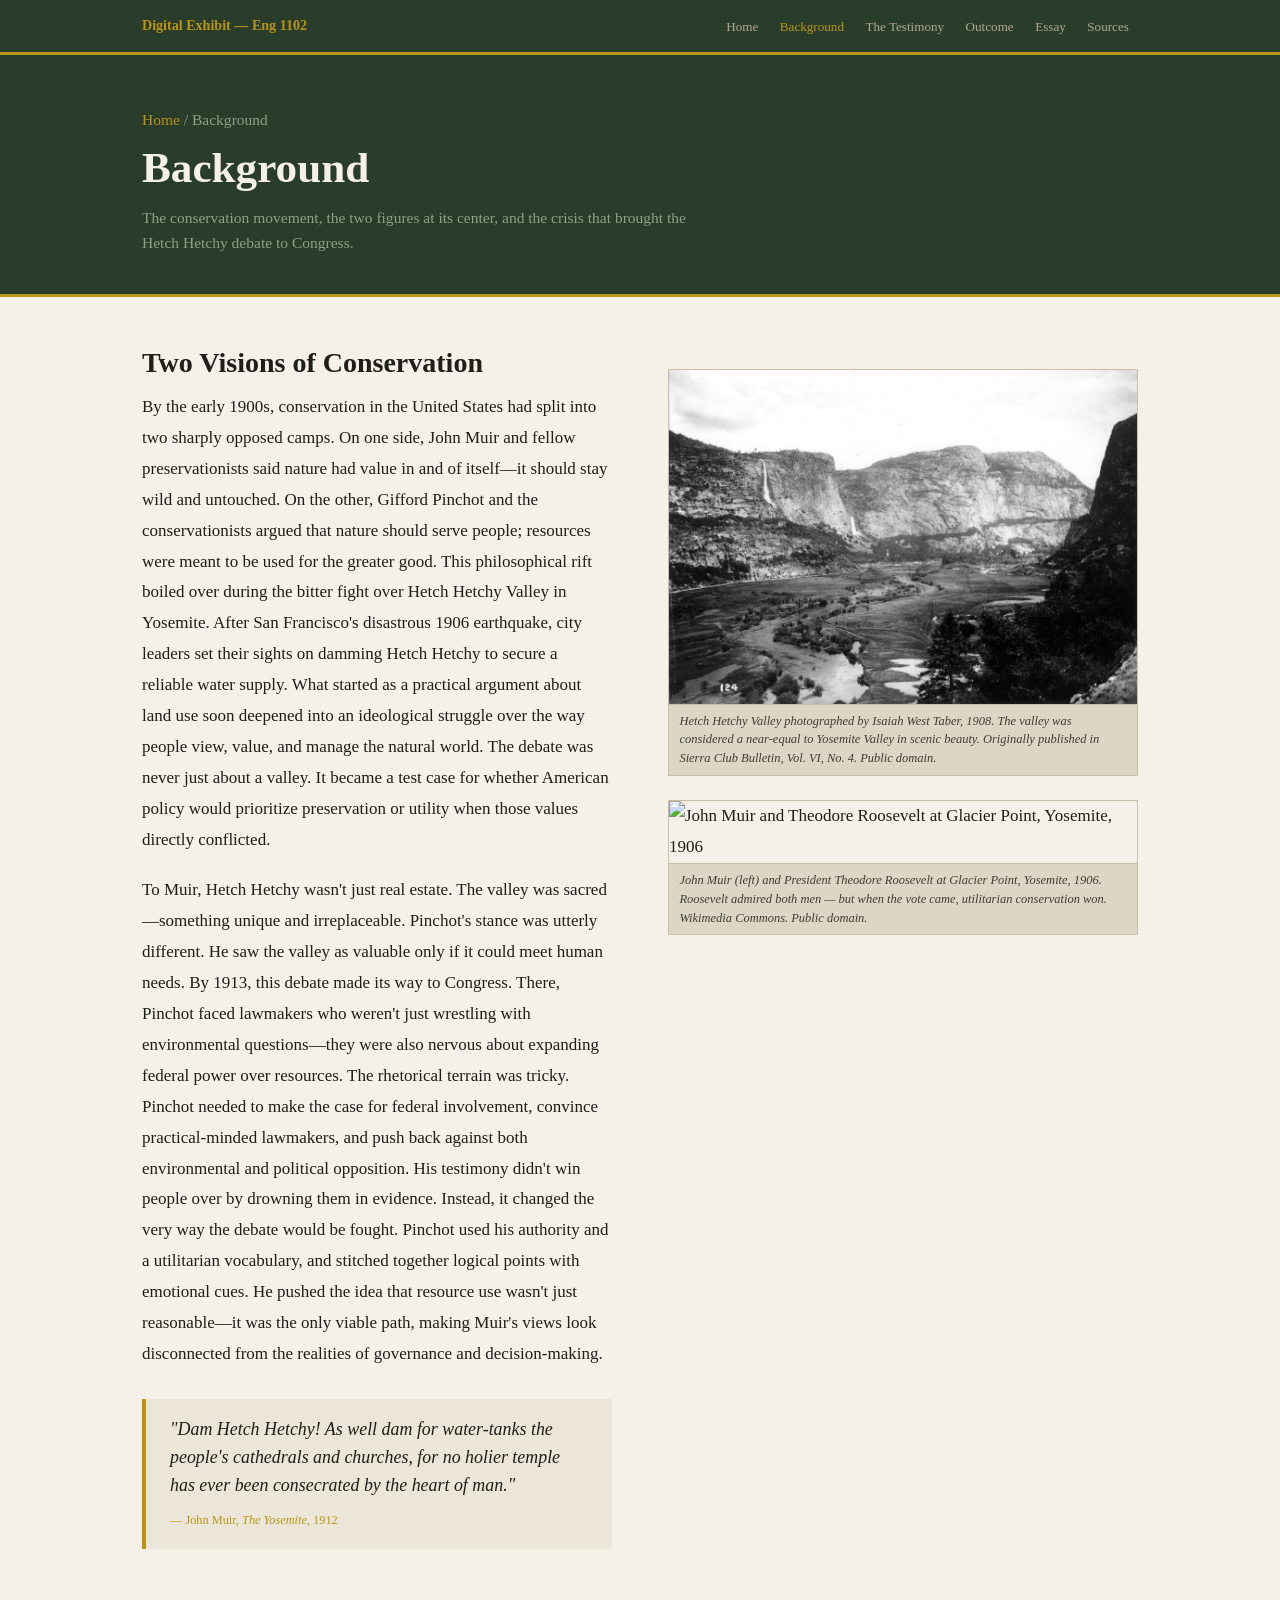
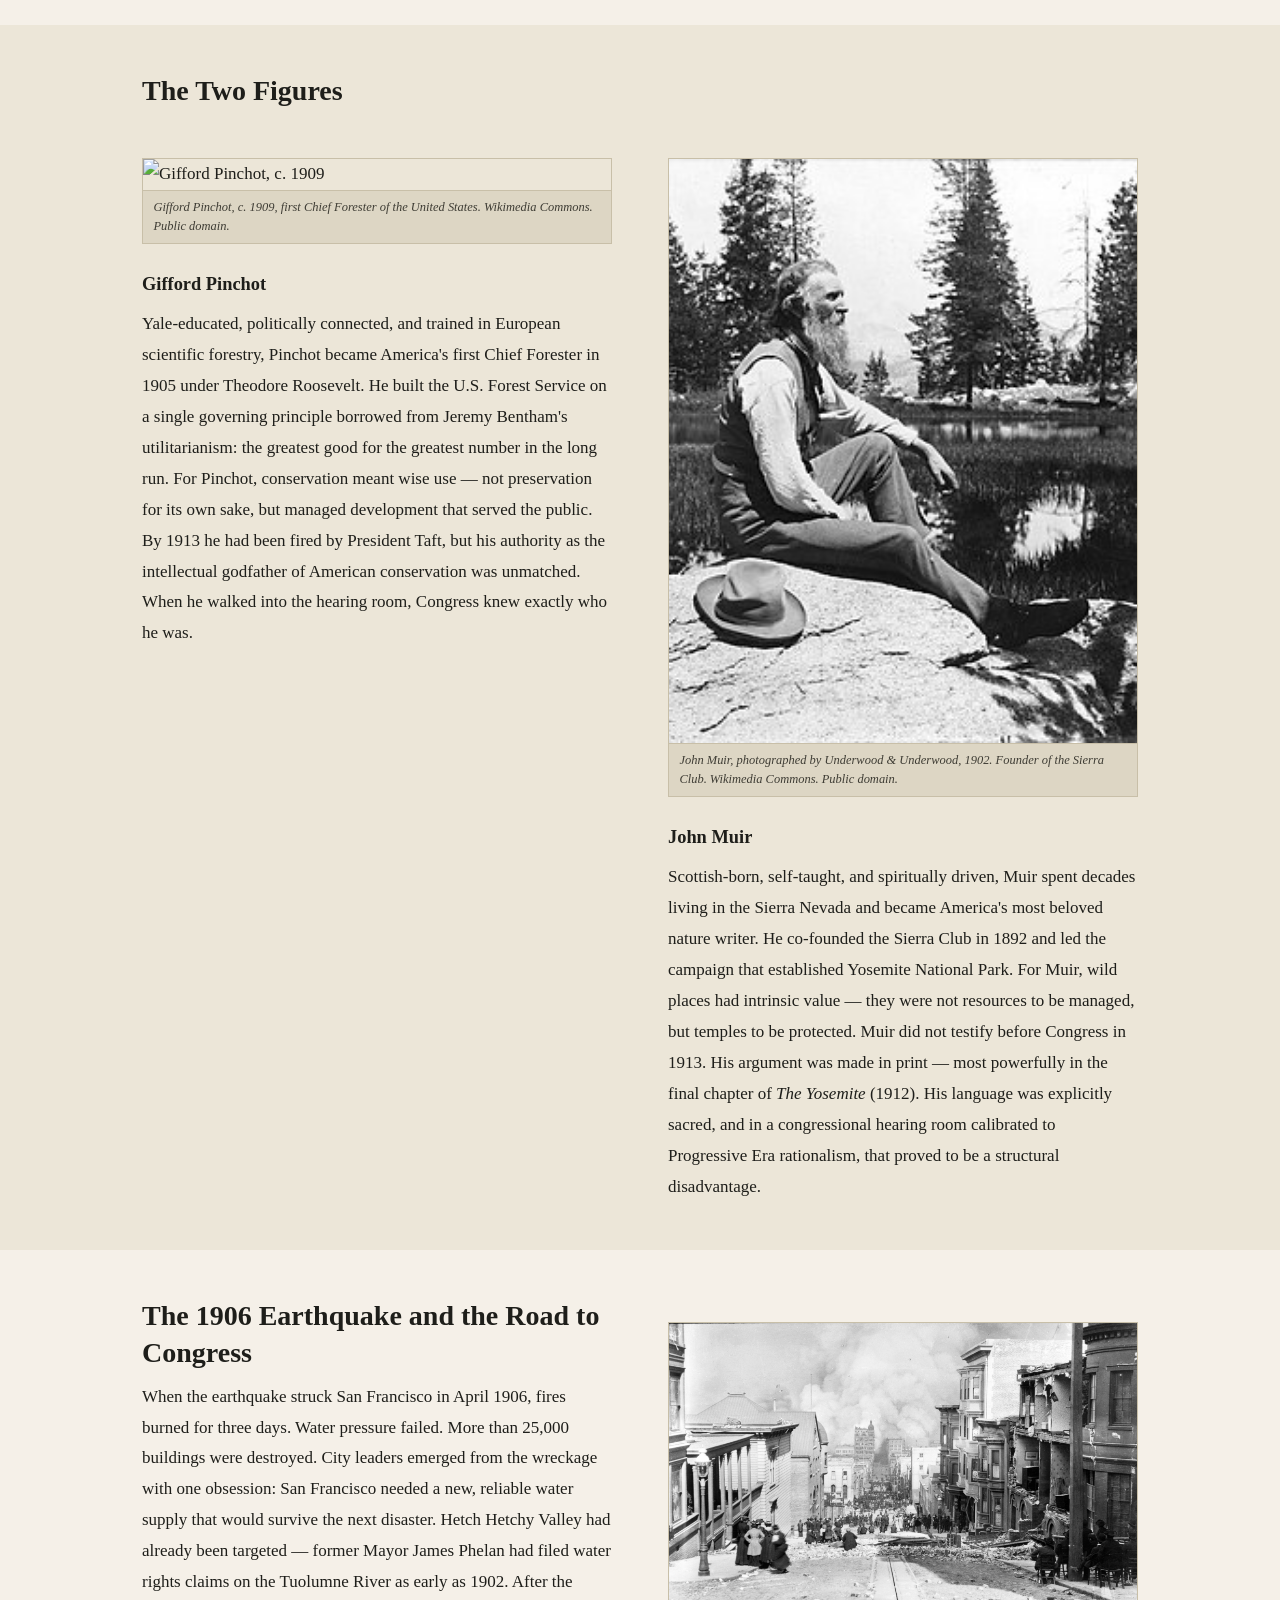
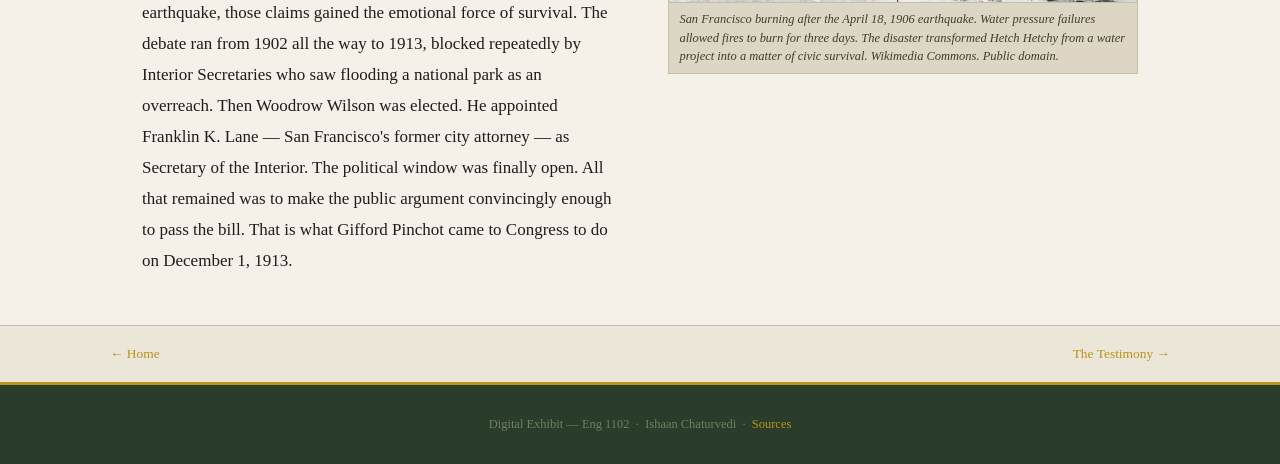
==== background.html @ 3c06104a "Update background.html" ====
<!DOCTYPE html>
<html lang="en">
<head>
<meta charset="UTF-8">
<meta name="viewport" content="width=device-width, initial-scale=1.0">
<title>Background | Digital Exhibit — Eng 1102</title>
<link href="https://fonts.googleapis.com/css2?family=EB+Garamond:ital,wght@0,400;0,600;1,400&display=swap" rel="stylesheet">
<link rel="stylesheet" href="style.css">
</head>
<body>

<nav class="site-nav">
  <div class="nav-inner">
    <span class="nav-brand">Digital Exhibit — Eng 1102</span>
    <button class="nav-toggle">☰</button>
    <ul class="nav-links">
      <li><a href="index.html">Home</a></li>
      <li><a href="background.html" class="active">Background</a></li>
      <li><a href="testimony.html">The Testimony</a></li>
      <li><a href="outcome.html">Outcome</a></li>
      <li><a href="essay.html">Essay</a></li>
      <li><a href="sources.html">Sources</a></li>
    </ul>
  </div>
</nav>

<div class="page-hdr">
  <div class="container">
    <p class="breadcrumb"><a href="index.html">Home</a> / Background</p>
    <h1>Background</h1>
    <p>The conservation movement, the two figures at its center, and the crisis that brought the Hetch Hetchy debate to Congress.</p>
  </div>
</div>

<!-- SECTION 1: TWO CAMPS -->
<div class="sec">
  <div class="container">
    <div class="two-col">
      <div>
        <h2>Two Visions of Conservation</h2>
        <p>By the early 1900s, conservation in the United States had split into two sharply opposed camps. On one side, John Muir and fellow preservationists said nature had value in and of itself—it should stay wild and untouched. On the other, Gifford Pinchot and the conservationists argued that nature should serve people; resources were meant to be used for the greater good. This philosophical rift boiled over during the bitter fight over Hetch Hetchy Valley in Yosemite. After San Francisco's disastrous 1906 earthquake, city leaders set their sights on damming Hetch Hetchy to secure a reliable water supply. What started as a practical argument about land use soon deepened into an ideological struggle over the way people view, value, and manage the natural world. The debate was never just about a valley. It became a test case for whether American policy would prioritize preservation or utility when those values directly conflicted.</p>
        <p>To Muir, Hetch Hetchy wasn't just real estate. The valley was sacred—something unique and irreplaceable. Pinchot's stance was utterly different. He saw the valley as valuable only if it could meet human needs. By 1913, this debate made its way to Congress. There, Pinchot faced lawmakers who weren't just wrestling with environmental questions—they were also nervous about expanding federal power over resources. The rhetorical terrain was tricky. Pinchot needed to make the case for federal involvement, convince practical-minded lawmakers, and push back against both environmental and political opposition. His testimony didn't win people over by drowning them in evidence. Instead, it changed the very way the debate would be fought. Pinchot used his authority and a utilitarian vocabulary, and stitched together logical points with emotional cues. He pushed the idea that resource use wasn't just reasonable—it was the only viable path, making Muir's views look disconnected from the realities of governance and decision-making.</p>
        <div class="pq">
          <p>"Dam Hetch Hetchy! As well dam for water-tanks the people's cathedrals and churches, for no holier temple has ever been consecrated by the heart of man."</p>
          <cite>— John Muir, <em>The Yosemite</em>, 1912</cite>
        </div>
      </div>
      <div>
        <figure class="fig">
          <img src="Hetch_Hetchy_Valley_before.jpg" alt="Hetch Hetchy Valley before the dam, 1908">
          <figcaption>Hetch Hetchy Valley photographed by Isaiah West Taber, 1908. The valley was considered a near-equal to Yosemite Valley in scenic beauty. Originally published in <em>Sierra Club Bulletin</em>, Vol. VI, No. 4. Public domain.</figcaption>
        </figure>
        <figure class="fig" style="margin-top:1.5rem;">
          <img src="Muir-and-Roosevelt-at-Yosemite" alt="John Muir and Theodore Roosevelt at Glacier Point, Yosemite, 1906">
          <figcaption>John Muir (left) and President Theodore Roosevelt at Glacier Point, Yosemite, 1906. Roosevelt admired both men — but when the vote came, utilitarian conservation won. Wikimedia Commons. Public domain.</figcaption>
        </figure>
      </div>
    </div>
  </div>
</div>

<!-- SECTION 2: TWO FIGURES -->
<div class="sec alt">
  <div class="container">
    <h2>The Two Figures</h2>
    <div class="two-col" style="margin-top:1.5rem;">
      <div>
        <figure class="fig">
          <img src="PINCHOT__GIFFORD__GOVERNOR_LCCN2016862142_Crop" alt="Gifford Pinchot, c. 1909">
          <figcaption>Gifford Pinchot, c. 1909, first Chief Forester of the United States. Wikimedia Commons. Public domain.</figcaption>
        </figure>
        <h3 style="margin-top:1.2rem;">Gifford Pinchot</h3>
        <p>Yale-educated, politically connected, and trained in European scientific forestry, Pinchot became America's first Chief Forester in 1905 under Theodore Roosevelt. He built the U.S. Forest Service on a single governing principle borrowed from Jeremy Bentham's utilitarianism: the greatest good for the greatest number in the long run. For Pinchot, conservation meant wise use — not preservation for its own sake, but managed development that served the public. By 1913 he had been fired by President Taft, but his authority as the intellectual godfather of American conservation was unmatched. When he walked into the hearing room, Congress knew exactly who he was.</p>
      </div>
      <div>
        <figure class="fig">
          <img src="John_Muir_c1902.jpg" alt="John Muir, 1902">
          <figcaption>John Muir, photographed by Underwood &amp; Underwood, 1902. Founder of the Sierra Club. Wikimedia Commons. Public domain.</figcaption>
        </figure>
        <h3 style="margin-top:1.2rem;">John Muir</h3>
        <p>Scottish-born, self-taught, and spiritually driven, Muir spent decades living in the Sierra Nevada and became America's most beloved nature writer. He co-founded the Sierra Club in 1892 and led the campaign that established Yosemite National Park. For Muir, wild places had intrinsic value — they were not resources to be managed, but temples to be protected. Muir did not testify before Congress in 1913. His argument was made in print — most powerfully in the final chapter of <em>The Yosemite</em> (1912). His language was explicitly sacred, and in a congressional hearing room calibrated to Progressive Era rationalism, that proved to be a structural disadvantage.</p>
      </div>
    </div>
  </div>
</div>

<!-- SECTION 3: 1906 -->
<div class="sec">
  <div class="container">
    <div class="two-col">
      <div>
        <h2>The 1906 Earthquake and the Road to Congress</h2>
        <p>When the earthquake struck San Francisco in April 1906, fires burned for three days. Water pressure failed. More than 25,000 buildings were destroyed. City leaders emerged from the wreckage with one obsession: San Francisco needed a new, reliable water supply that would survive the next disaster. Hetch Hetchy Valley had already been targeted — former Mayor James Phelan had filed water rights claims on the Tuolumne River as early as 1902. After the earthquake, those claims gained the emotional force of survival. The debate ran from 1902 all the way to 1913, blocked repeatedly by Interior Secretaries who saw flooding a national park as an overreach. Then Woodrow Wilson was elected. He appointed Franklin K. Lane — San Francisco's former city attorney — as Secretary of the Interior. The political window was finally open. All that remained was to make the public argument convincingly enough to pass the bill. That is what Gifford Pinchot came to Congress to do on December 1, 1913.</p>
      </div>
      <div>
        <figure class="fig">
          <img src="San_Francisco_Fire_Sacramento_Street_1906-04-18.jpg" alt="San Francisco burning after the 1906 earthquake">
          <figcaption>San Francisco burning after the April 18, 1906 earthquake. Water pressure failures allowed fires to burn for three days. The disaster transformed Hetch Hetchy from a water project into a matter of civic survival. Wikimedia Commons. Public domain.</figcaption>
        </figure>
      </div>
    </div>
  </div>
</div>

<div class="page-nav">
  <div class="inner">
    <a href="index.html">← Home</a>
    <a href="testimony.html">The Testimony →</a>
  </div>
</div>

<footer class="site-footer">
  <div class="container">
    <p>Digital Exhibit — Eng 1102 &nbsp;·&nbsp; Ishaan Chaturvedi &nbsp;·&nbsp; <a href="sources.html">Sources</a></p>
  </div>
</footer>
<script src="nav.js"></script>
</body>
</html>
---- style.css ----
*, *::before, *::after { box-sizing: border-box; margin: 0; padding: 0; }
html { scroll-behavior: smooth; }
img { max-width: 100%; height: auto; display: block; }
a { color: inherit; text-decoration: none; }

:root {
  --beige:      #f5f0e8;
  --beige-dark: #ece6d8;
  --beige-mid:  #ddd6c4;
  --ink:        #1e1e1a;
  --ink-soft:   #3e3c34;
  --green:      #2a3d2a;
  --green-lt:   #3d5c3d;
  --gold:       #b8941a;
  --rule:       #c8bfa8;
  --white:      #fdfaf4;
}

body {
  font-family: Georgia, 'Times New Roman', serif;
  font-size: 17px;
  line-height: 1.82;
  color: var(--ink);
  background: var(--beige);
}

h1 { font-size: clamp(1.8rem, 4vw, 2.7rem); font-weight: bold; line-height: 1.2; margin-bottom: 0.75rem; }
h2 { font-size: clamp(1.3rem, 2.5vw, 1.75rem); font-weight: bold; line-height: 1.3; margin-bottom: 0.65rem; }
h3 { font-size: 1.15rem; font-weight: bold; margin-bottom: 0.5rem; }
p  { margin-bottom: 1.2rem; }
p:last-child { margin-bottom: 0; }

.container { max-width: 1060px; margin: 0 auto; padding: 0 2rem; }

/* NAV */
.site-nav {
  background: var(--green);
  border-bottom: 3px solid var(--gold);
  position: sticky; top: 0; z-index: 100;
}
.nav-inner {
  max-width: 1060px; margin: 0 auto;
  display: flex; align-items: center; justify-content: space-between;
  padding: 0 2rem; height: 52px;
}
.nav-brand { font-size: 0.88rem; font-weight: bold; color: var(--gold); }
.nav-links { list-style: none; display: flex; gap: 0.2rem; }
.nav-links a { font-size: 0.82rem; color: #b0a890; padding: 0.35em 0.7em; transition: color 0.15s; }
.nav-links a:hover, .nav-links a.active { color: var(--gold); }
.nav-toggle { display: none; background: none; border: none; color: #b0a890; font-size: 1.2rem; cursor: pointer; }

/* HERO */
.hero { background: var(--green); padding: 4.5rem 2rem 3.5rem; border-bottom: 3px solid var(--gold); }
.hero h1 { color: var(--beige); }
.hero .sub { font-size: 1rem; color: #90a088; max-width: 580px; line-height: 1.65; margin-top: 0.6rem; }
.hero .byline { font-size: 0.82rem; color: #708068; margin-top: 1.4rem; font-style: italic; }

/* PAGE HEADER */
.page-hdr { background: var(--green); padding: 2.8rem 2rem 2.4rem; border-bottom: 3px solid var(--gold); }
.page-hdr h1 { color: var(--beige); }
.page-hdr p { color: #90a088; font-size: 0.97rem; max-width: 560px; margin-top: 0.5rem; line-height: 1.6; }
.breadcrumb { font-size: 0.78rem; color: #607060; margin-bottom: 0.6rem; }
.breadcrumb a { color: var(--gold); }

/* SECTIONS */
.sec { padding: 3rem 2rem; }
.sec.alt { background: var(--beige-dark); }
.sec.dark { background: var(--green); color: var(--beige); }
.sec.dark h2, .sec.dark h3 { color: var(--beige); }
.sec.dark p { color: #c0c8b4; }

/* TWO COLUMN */
.two-col { display: grid; grid-template-columns: 1fr 1fr; gap: 3.5rem; align-items: start; }

/* HOME CARDS */
.cards { display: grid; grid-template-columns: repeat(2, 1fr); gap: 1px; background: var(--rule); border: 1px solid var(--rule); margin-top: 2.2rem; }
.card { background: var(--beige); padding: 1.5rem 1.7rem; display: flex; flex-direction: column; gap: 0.35rem; border-top: 3px solid transparent; transition: background 0.15s, border-color 0.15s; }
.card:hover { background: var(--white); border-top-color: var(--gold); }
.card .num { font-size: 0.72rem; color: var(--gold); }
.card .ttl { font-size: 1rem; font-weight: bold; }
.card .dsc { font-size: 0.84rem; color: var(--ink-soft); line-height: 1.5; }

/* FIGURES / IMAGES */
.fig { margin: 1.5rem 0; }
.fig img { width: 100%; border: 1px solid var(--rule); }
.fig figcaption { font-size: 0.78rem; color: var(--ink-soft); padding: 0.45rem 0.65rem; background: var(--beige-mid); border: 1px solid var(--rule); border-top: none; font-style: italic; line-height: 1.5; }
.fig a { color: var(--green); text-decoration: underline; }

/* PULL QUOTE */
.pq { border-left: 4px solid var(--gold); padding: 1.1rem 1.5rem; background: var(--beige-dark); margin: 1.8rem 0; }
.pq p { font-size: 1.12rem; font-style: italic; line-height: 1.55; margin: 0; }
.pq cite { display: block; margin-top: 0.55rem; font-size: 0.77rem; color: var(--gold); font-style: normal; }

/* TRANSCRIPT */
.transcript { border: 1px solid var(--rule); border-top: 3px solid var(--gold); background: var(--white); margin: 2rem 0; }
.tr-label { background: var(--green); padding: 0.55rem 1.2rem; font-size: 0.78rem; color: var(--gold); }
.tr-row { display: grid; grid-template-columns: 95px 1fr; border-bottom: 1px solid var(--beige-mid); }
.tr-row:last-child { border-bottom: none; }
.tr-sp { padding: 0.85rem 0.7rem 0.85rem 1.2rem; border-right: 1px solid var(--beige-mid); font-size: 0.73rem; font-weight: bold; color: var(--green); line-height: 1.3; }
.tr-txt { padding: 0.85rem 1.2rem; font-size: 0.94rem; line-height: 1.78; }
.tr-txt .hl { background: rgba(184,148,26,0.16); border-bottom: 2px solid var(--gold); padding: 0 1px; }
.tr-src { padding: 0.4rem 1.2rem; font-size: 0.72rem; color: #888; background: var(--beige-mid); border-top: 1px solid var(--rule); font-style: italic; }

/* ANALYSIS */
.analysis { border-left: 4px solid var(--green); padding: 1.1rem 1.5rem; background: var(--beige-dark); margin: 1.5rem 0; }
.analysis h4 { font-size: 0.84rem; color: var(--green-lt); margin-bottom: 0.45rem; font-style: italic; }
.analysis p { font-size: 0.92rem; color: var(--ink-soft); }

/* VOTE */
.vote { display: flex; gap: 1px; background: var(--rule); border: 1px solid var(--rule); margin: 1.8rem 0; }
.vote-b { flex: 1; padding: 1.4rem 1rem; text-align: center; background: var(--white); }
.vote-b .n { font-size: 2.4rem; font-weight: bold; display: block; line-height: 1; }
.vote-b .l { font-size: 0.78rem; color: var(--ink-soft); margin-top: 0.25rem; }
.vote-b.yes .n { color: var(--green); }
.vote-b.no  .n { color: #7a2a1a; }
.vote-b.abs .n { color: #888; }

/* TIMELINE */
.timeline { position: relative; padding-left: 1.4rem; margin-top: 1.8rem; }
.timeline::before { content: ''; position: absolute; left: 0; top: 0; bottom: 0; width: 2px; background: linear-gradient(to bottom, var(--gold), rgba(184,148,26,0.1)); }
.tl { position: relative; padding: 0 0 2rem 1.6rem; opacity: 0; transform: translateX(-8px); transition: opacity 0.5s, transform 0.5s; }
.tl.vis { opacity: 1; transform: translateX(0); }
.tl::before { content: ''; position: absolute; left: -5px; top: 7px; width: 11px; height: 11px; border-radius: 50%; background: var(--gold); border: 2px solid var(--beige); }
.tl-yr { font-size: 0.78rem; color: var(--gold); font-weight: bold; margin-bottom: 0.2rem; }
.tl h3 { font-size: 1.02rem; margin-bottom: 0.3rem; }
.tl p  { font-size: 0.88rem; max-width: 560px; color: var(--ink-soft); }

/* ESSAY */
.essay-wrap { max-width: 700px; margin: 0 auto; }
.essay-wrap p { font-size: 1rem; line-height: 1.88; text-indent: 2em; margin-bottom: 0; }
.essay-wrap p + p { margin-top: 0; }
.essay-wrap p:first-of-type { text-indent: 0; }

/* SOURCES */
.source-item { padding: 0.9rem 0; border-bottom: 1px solid var(--rule); }
.source-item:last-child { border-bottom: none; }
.stag { display: inline-block; font-size: 0.7rem; padding: 0.12em 0.45em; margin-bottom: 0.25rem; border: 1px solid var(--gold); color: var(--gold); }
.source-item p { font-size: 0.86rem; line-height: 1.6; }
.source-item a { color: var(--green); text-decoration: underline; }

/* PAGE NAV */
.page-nav { background: var(--beige-dark); border-top: 1px solid var(--rule); padding: 1rem 2rem; }
.page-nav .inner { max-width: 1060px; margin: 0 auto; display: flex; justify-content: space-between; }
.page-nav a { font-size: 0.84rem; color: var(--gold); }
.page-nav a:hover { text-decoration: underline; }

/* FOOTER */
.site-footer { background: var(--green); border-top: 3px solid var(--gold); padding: 1.8rem 2rem; text-align: center; }
.site-footer p { font-size: 0.78rem; color: #708060; margin: 0; line-height: 1.7; }
.site-footer a { color: var(--gold); }

@media (max-width: 780px) {
  .two-col { grid-template-columns: 1fr; gap: 2rem; }
  .cards { grid-template-columns: 1fr; }
}
@media (max-width: 600px) {
  .nav-links { display: none; flex-direction: column; position: absolute; top: 52px; left: 0; right: 0; background: var(--green); padding: 1rem; border-bottom: 2px solid var(--gold); }
  .nav-links.open { display: flex; }
  .nav-toggle { display: block; }
  .tr-row { grid-template-columns: 1fr; }
  .tr-sp { border-right: none; border-bottom: 1px solid var(--beige-mid); }
  .vote { flex-direction: column; }
}
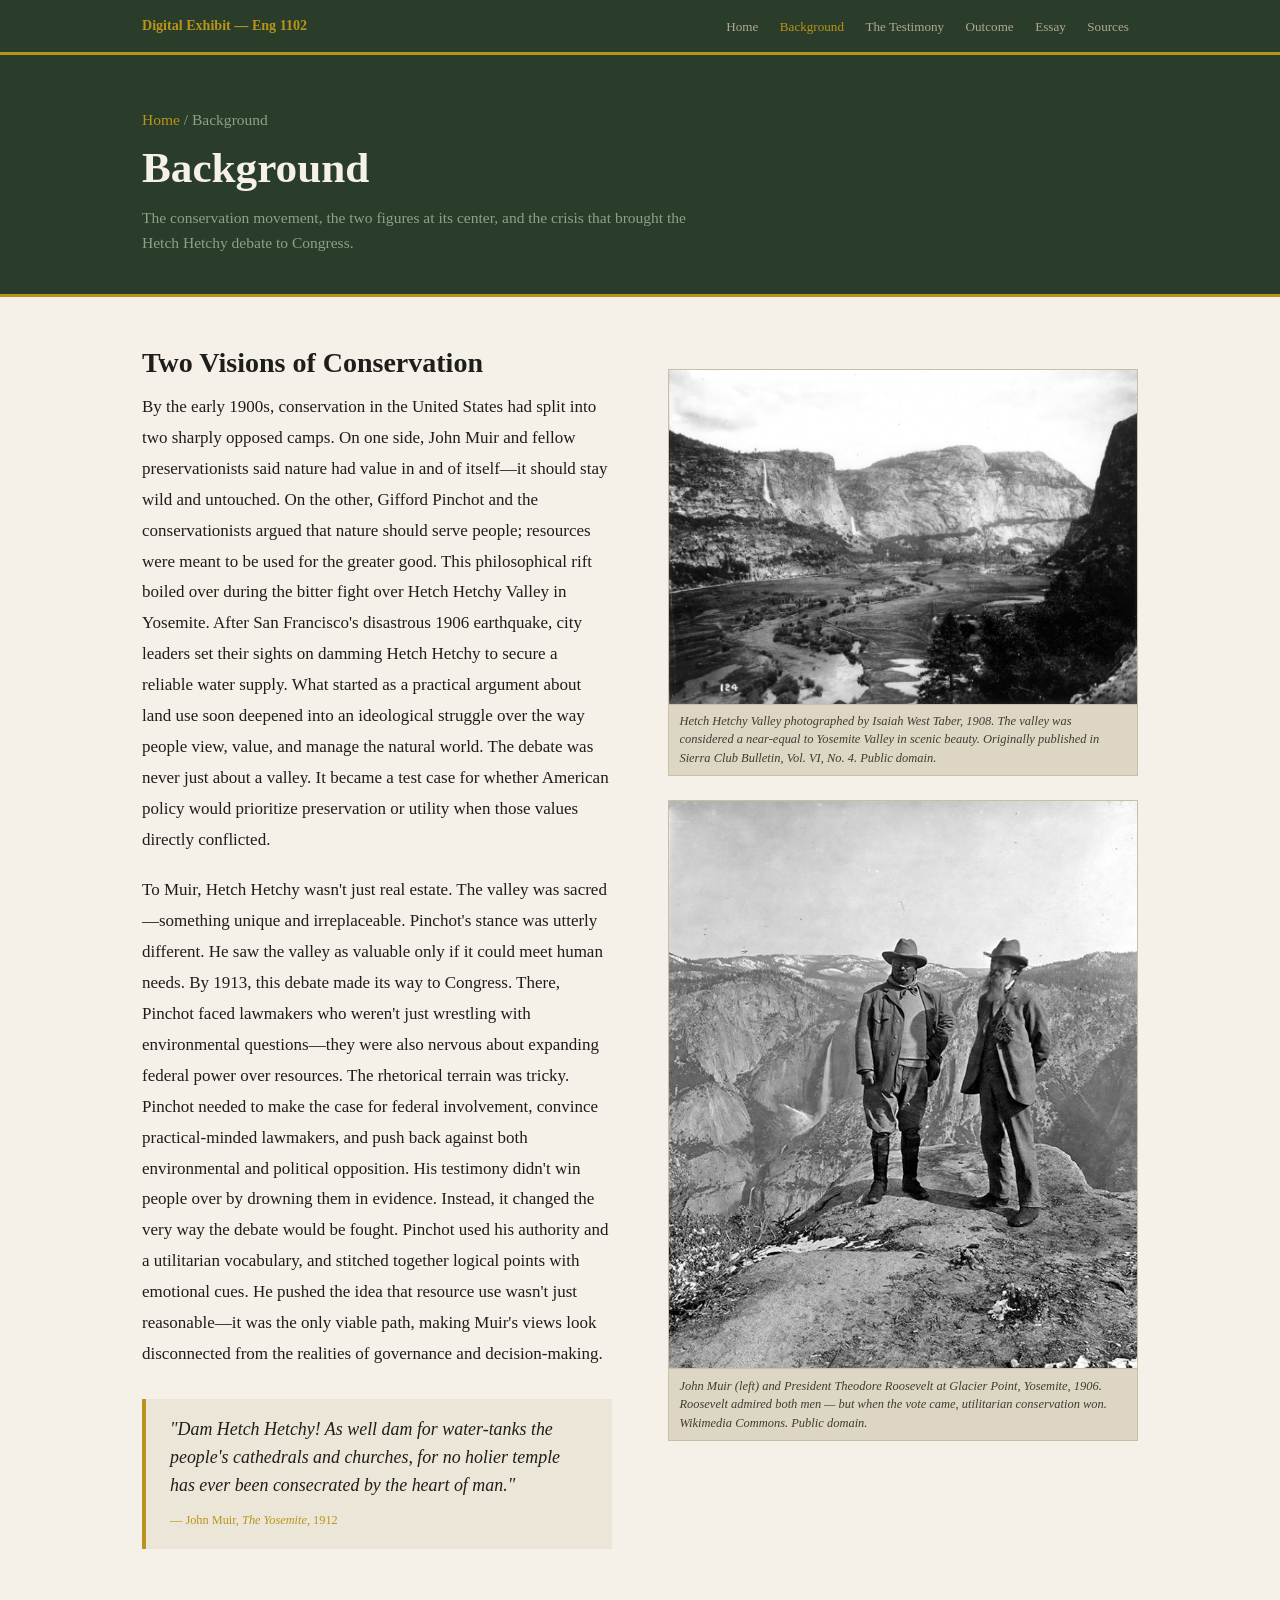
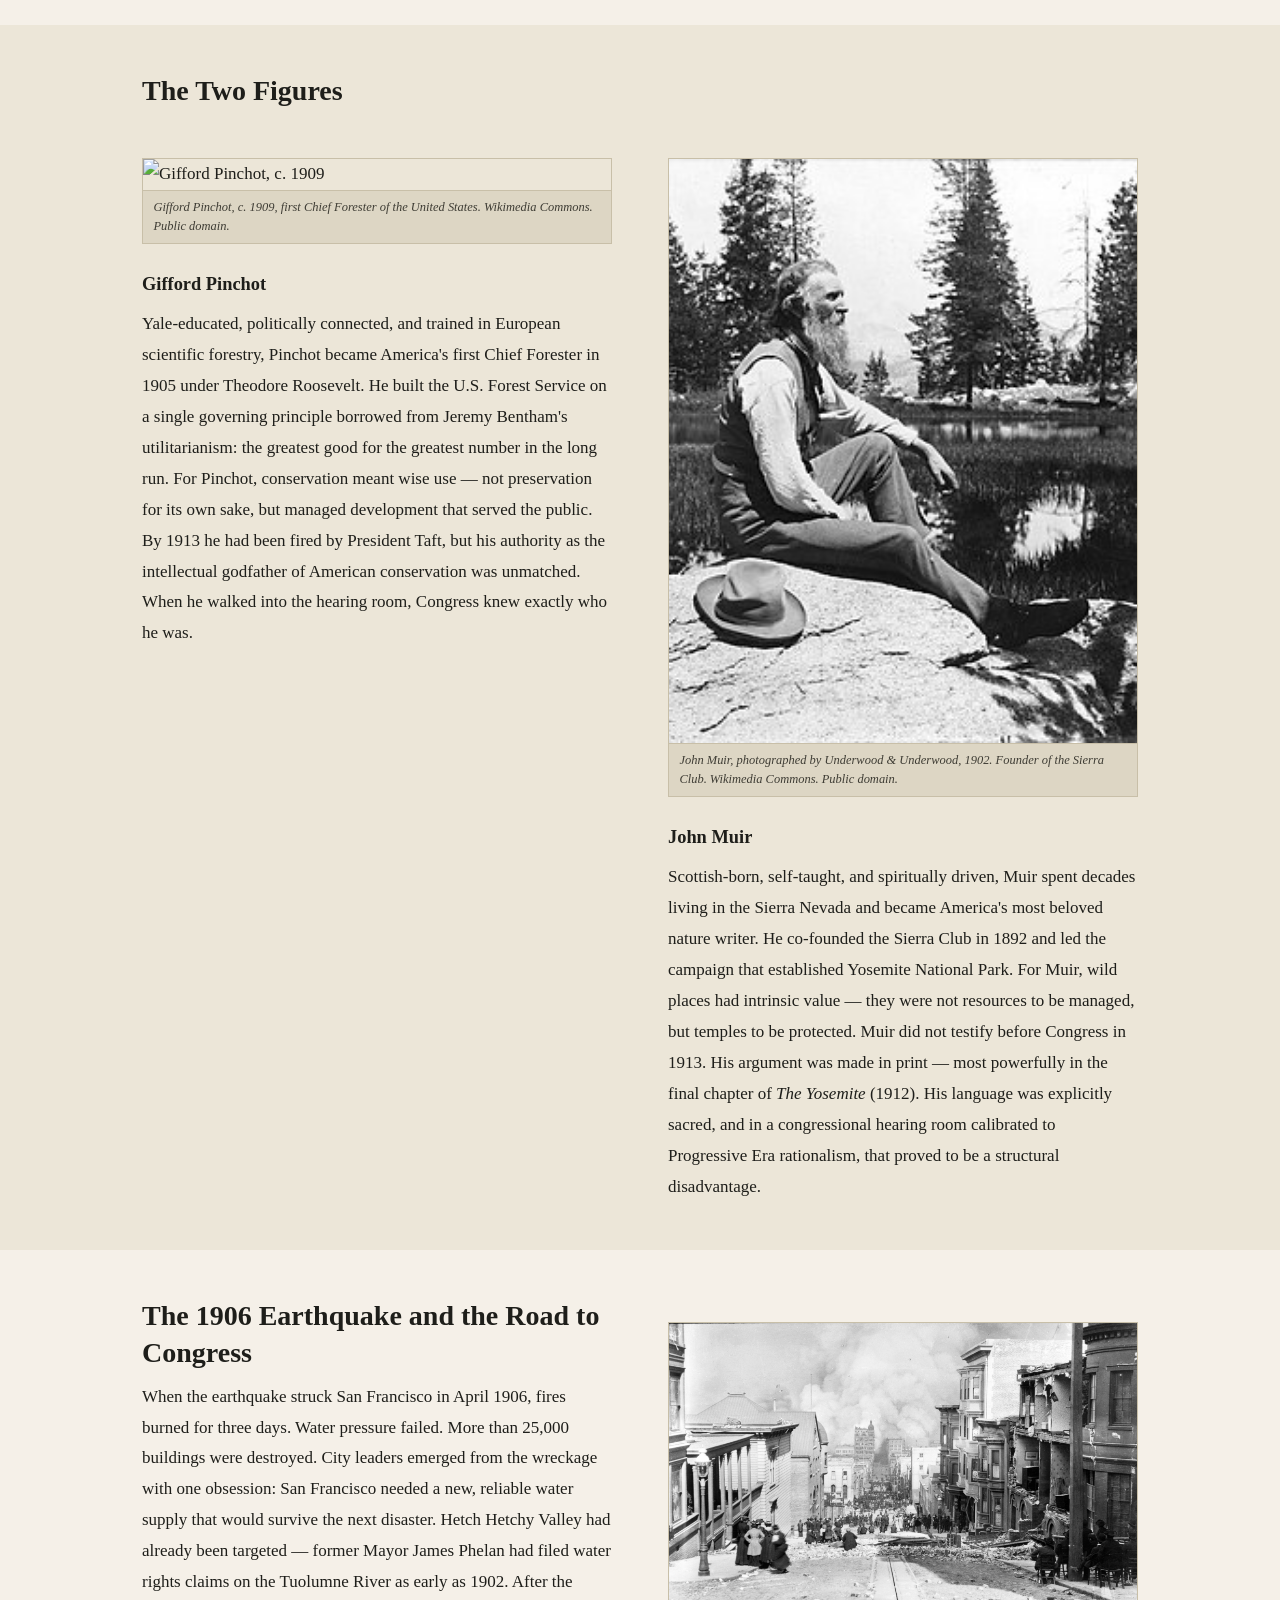
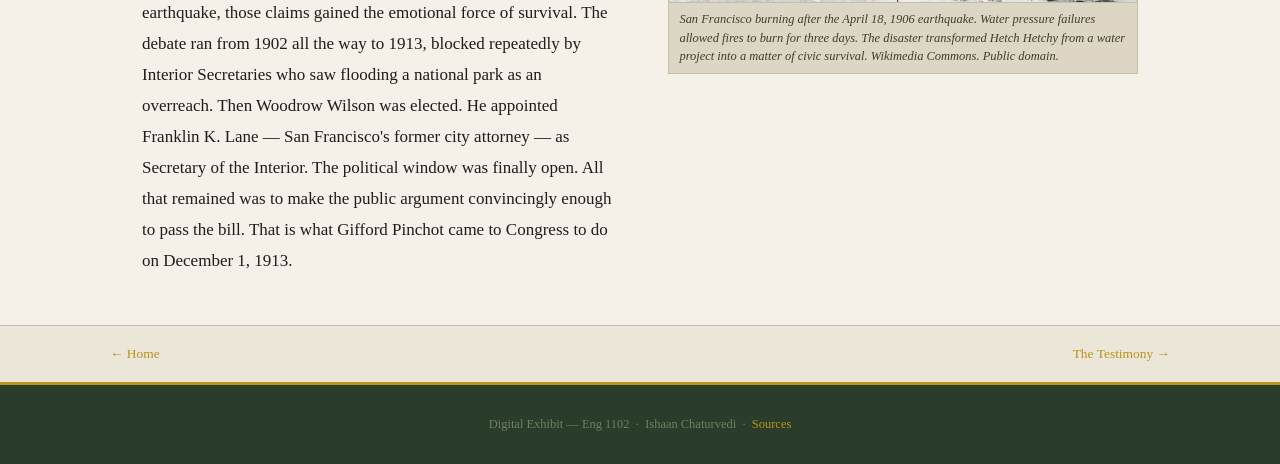
==== commit d4aee8a7: "Update background.html" ====
--- a/background.html
+++ b/background.html
@@ -51,7 +51,7 @@
           <figcaption>Hetch Hetchy Valley photographed by Isaiah West Taber, 1908. The valley was considered a near-equal to Yosemite Valley in scenic beauty. Originally published in <em>Sierra Club Bulletin</em>, Vol. VI, No. 4. Public domain.</figcaption>
         </figure>
         <figure class="fig" style="margin-top:1.5rem;">
-          <img src="Muir-and-Roosevelt-at-Yosemite" alt="John Muir and Theodore Roosevelt at Glacier Point, Yosemite, 1906">
+          <img src="Muir-and-Roosevelt-at-Yosemite.jpg" alt="John Muir and Theodore Roosevelt at Glacier Point, Yosemite, 1906">
           <figcaption>John Muir (left) and President Theodore Roosevelt at Glacier Point, Yosemite, 1906. Roosevelt admired both men — but when the vote came, utilitarian conservation won. Wikimedia Commons. Public domain.</figcaption>
         </figure>
       </div>
@@ -66,7 +66,7 @@
     <div class="two-col" style="margin-top:1.5rem;">
       <div>
         <figure class="fig">
-          <img src="PINCHOT__GIFFORD__GOVERNOR_LCCN2016862142_Crop" alt="Gifford Pinchot, c. 1909">
+          <img src="PINCHOT__GIFFORD__GOVERNOR_LCCN2016862142_Crop.jpg" alt="Gifford Pinchot, c. 1909">
           <figcaption>Gifford Pinchot, c. 1909, first Chief Forester of the United States. Wikimedia Commons. Public domain.</figcaption>
         </figure>
         <h3 style="margin-top:1.2rem;">Gifford Pinchot</h3>
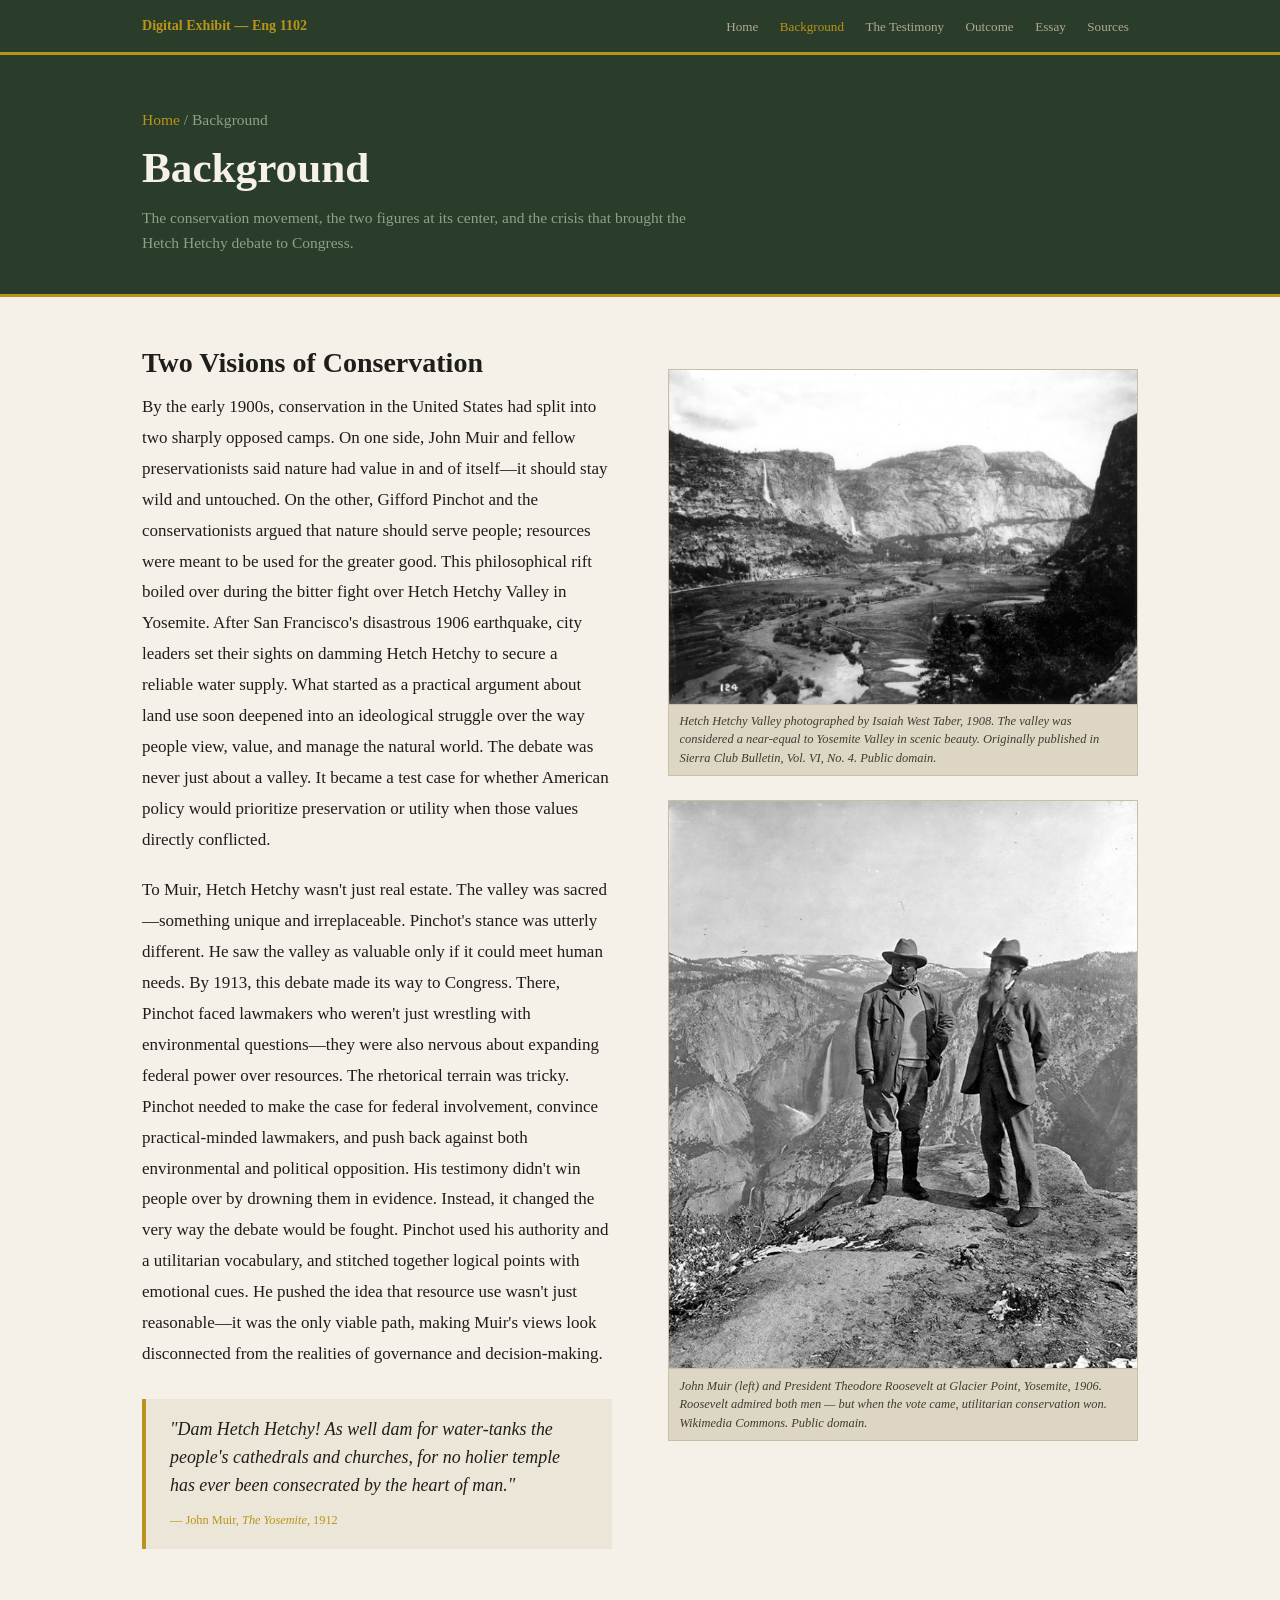
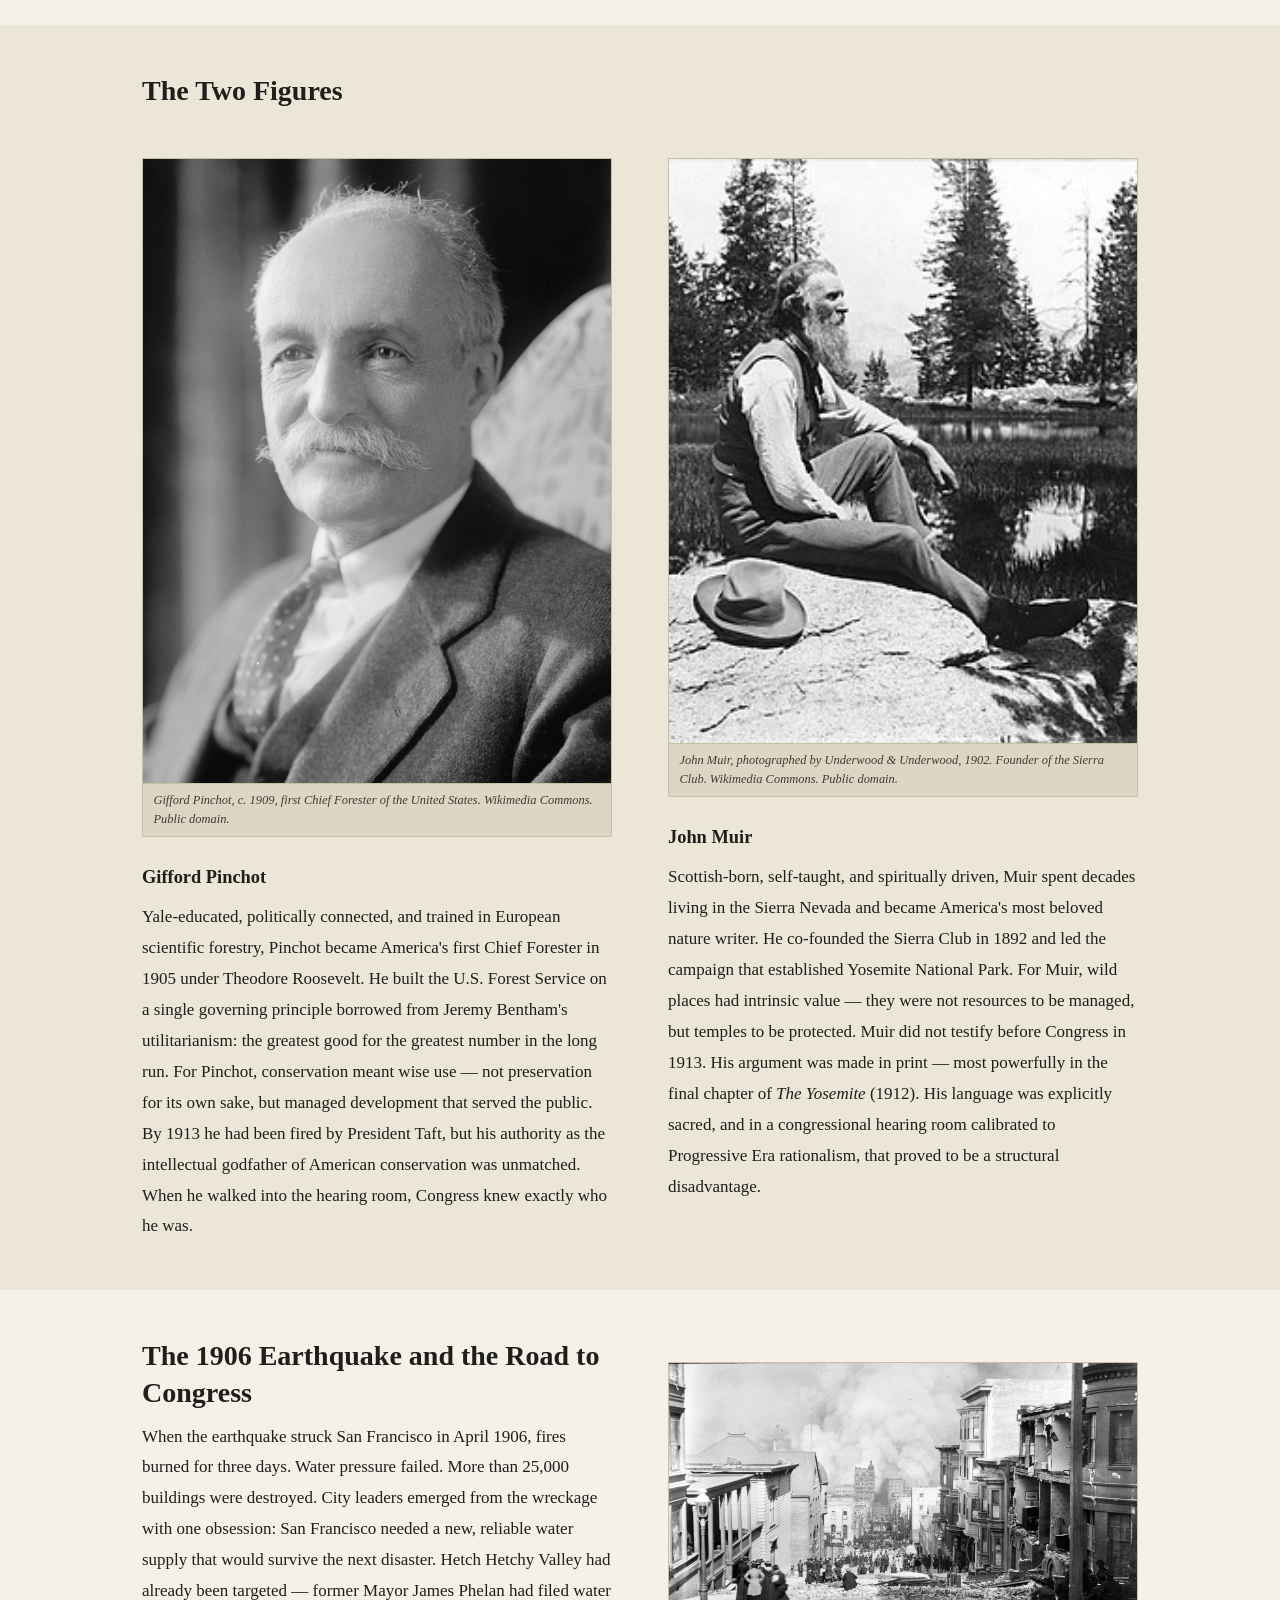
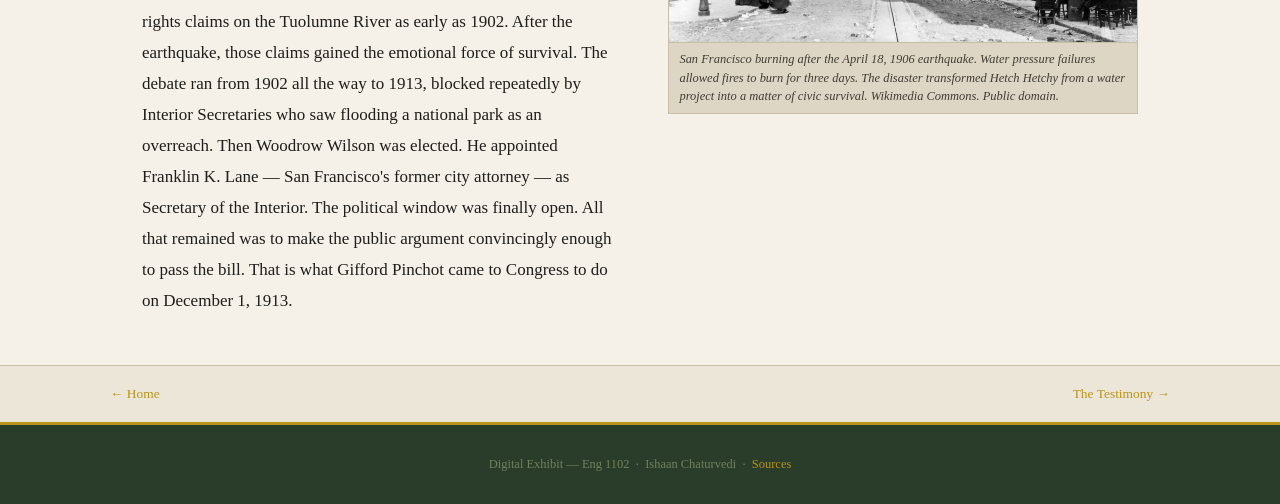
==== commit b316468c: "Update background.html" ====
--- a/background.html
+++ b/background.html
@@ -66,7 +66,7 @@
     <div class="two-col" style="margin-top:1.5rem;">
       <div>
         <figure class="fig">
-          <img src="PINCHOT__GIFFORD__GOVERNOR_LCCN2016862142_Crop.jpg" alt="Gifford Pinchot, c. 1909">
+          <img src="PINCHOT,_GIFFORD._GOVERNOR_LCCN2016862142_Crop.jpg" alt="Gifford Pinchot, c. 1909">
           <figcaption>Gifford Pinchot, c. 1909, first Chief Forester of the United States. Wikimedia Commons. Public domain.</figcaption>
         </figure>
         <h3 style="margin-top:1.2rem;">Gifford Pinchot</h3>
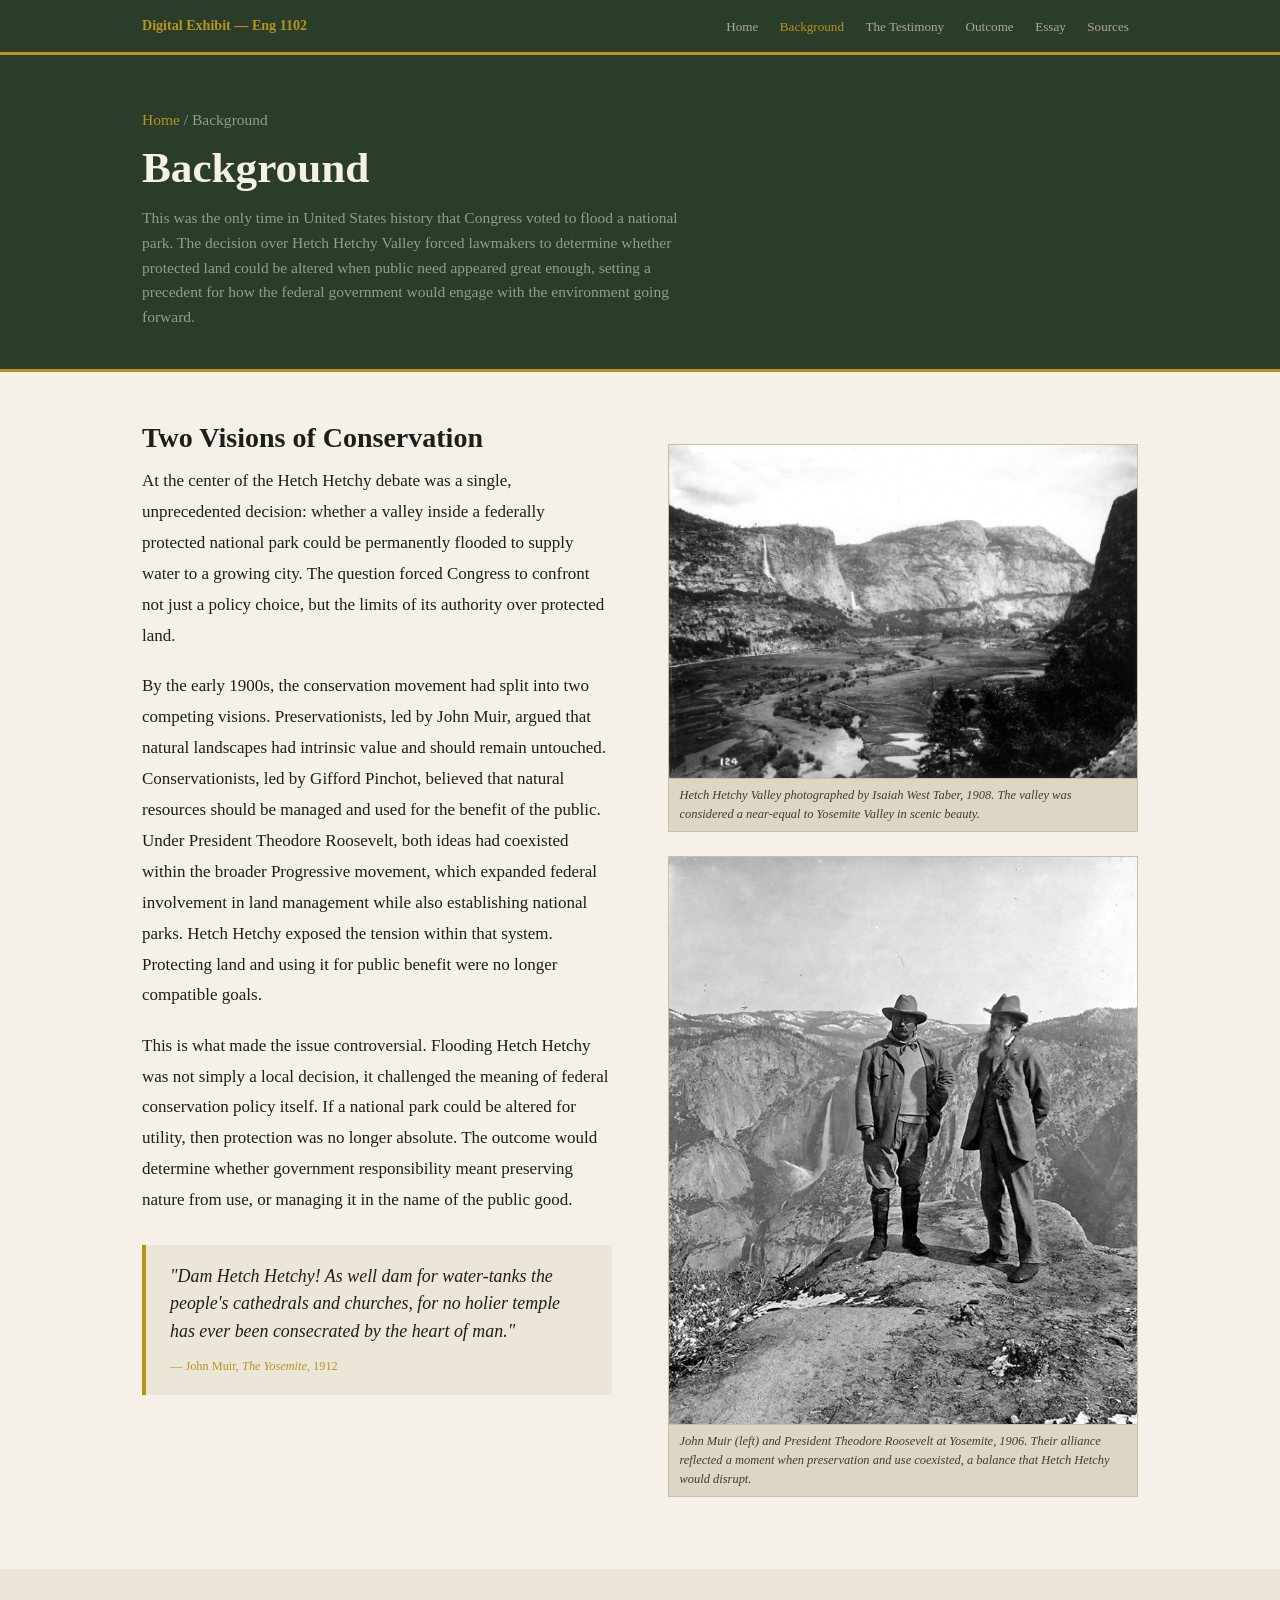
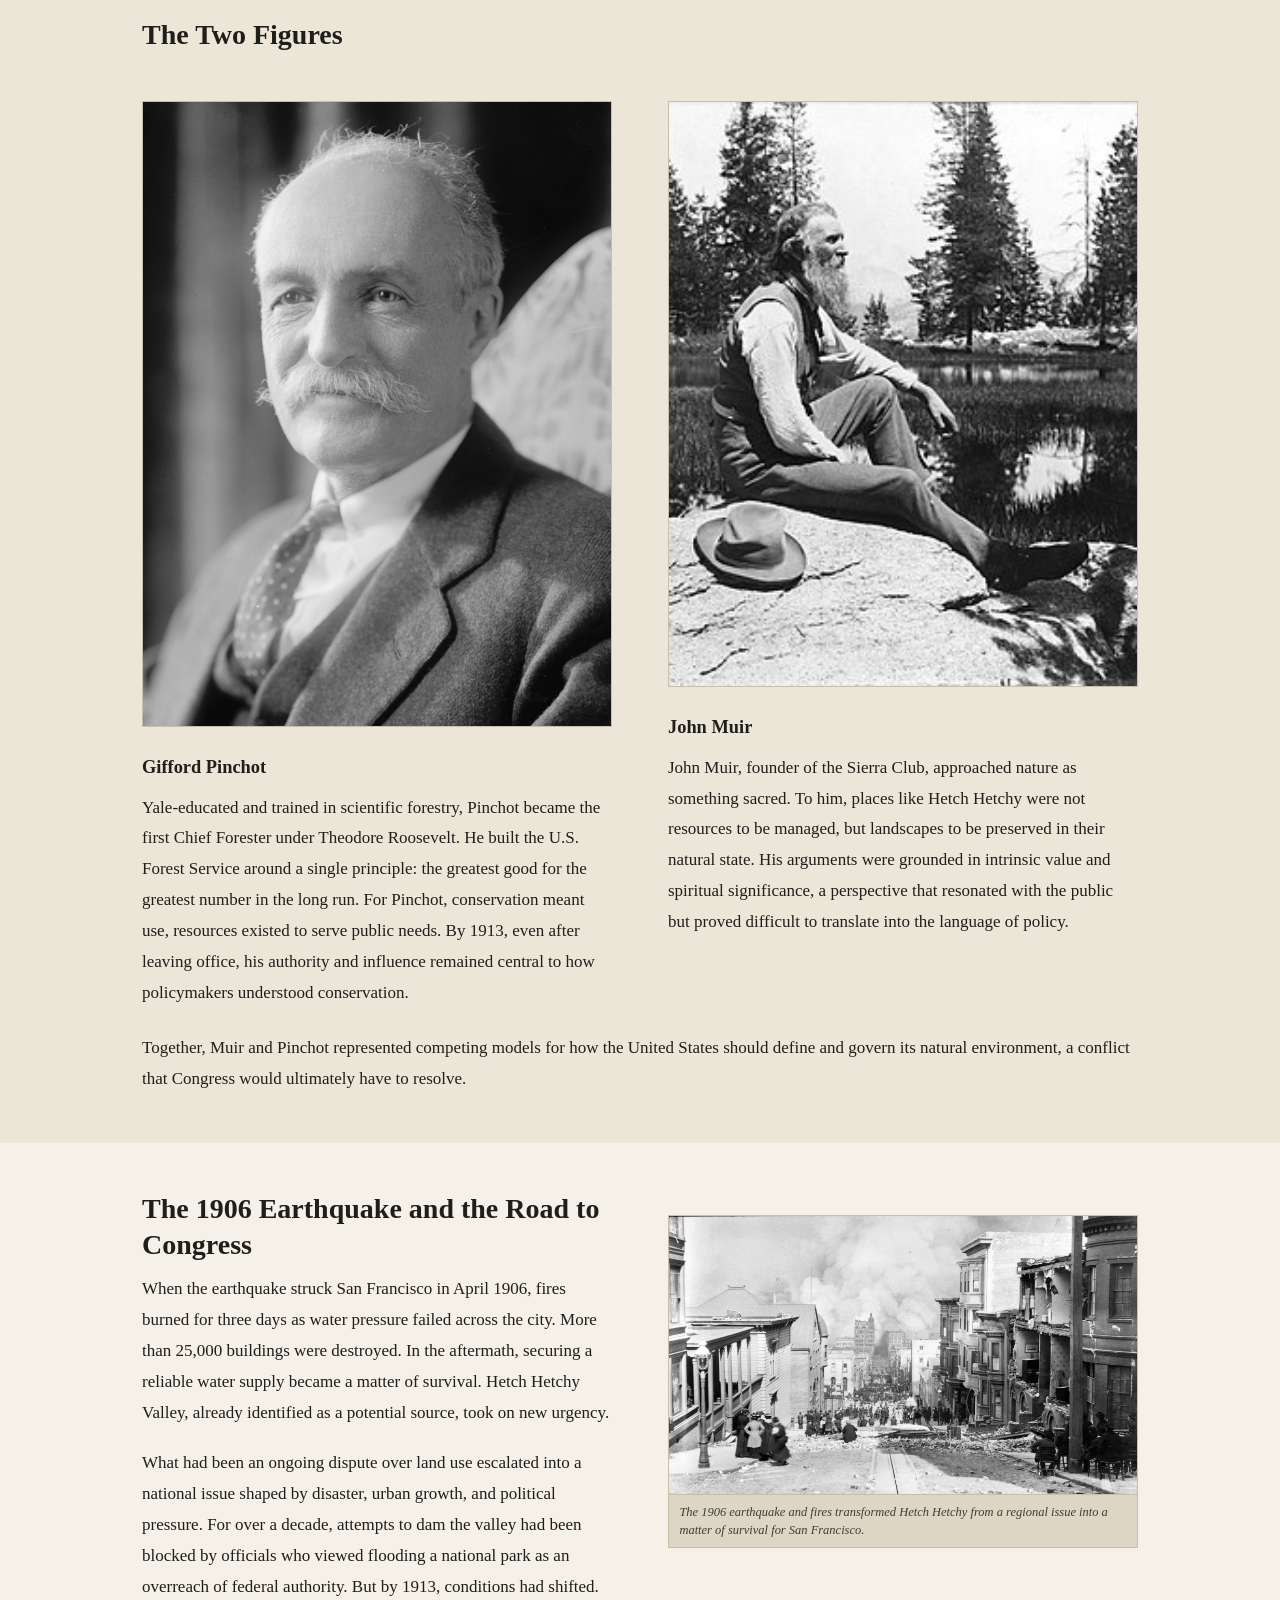
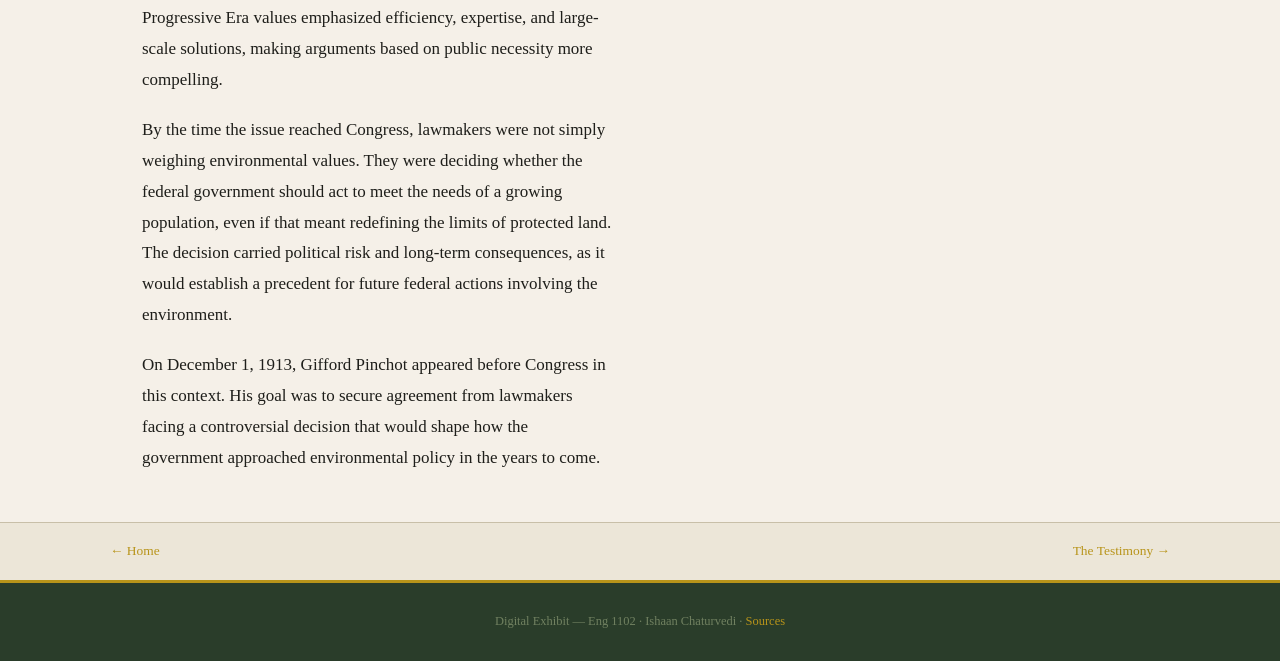
==== commit e809edf4: "Update background.html" ====
--- a/background.html
+++ b/background.html
@@ -28,76 +28,94 @@
   <div class="container">
     <p class="breadcrumb"><a href="index.html">Home</a> / Background</p>
     <h1>Background</h1>
-    <p>The conservation movement, the two figures at its center, and the crisis that brought the Hetch Hetchy debate to Congress.</p>
+    <p>This was the only time in United States history that Congress voted to flood a national park. The decision over Hetch Hetchy Valley forced lawmakers to determine whether protected land could be altered when public need appeared great enough, setting a precedent for how the federal government would engage with the environment going forward.</p>
   </div>
 </div>
 
-<!-- SECTION 1: TWO CAMPS -->
 <div class="sec">
   <div class="container">
     <div class="two-col">
       <div>
         <h2>Two Visions of Conservation</h2>
-        <p>By the early 1900s, conservation in the United States had split into two sharply opposed camps. On one side, John Muir and fellow preservationists said nature had value in and of itself—it should stay wild and untouched. On the other, Gifford Pinchot and the conservationists argued that nature should serve people; resources were meant to be used for the greater good. This philosophical rift boiled over during the bitter fight over Hetch Hetchy Valley in Yosemite. After San Francisco's disastrous 1906 earthquake, city leaders set their sights on damming Hetch Hetchy to secure a reliable water supply. What started as a practical argument about land use soon deepened into an ideological struggle over the way people view, value, and manage the natural world. The debate was never just about a valley. It became a test case for whether American policy would prioritize preservation or utility when those values directly conflicted.</p>
-        <p>To Muir, Hetch Hetchy wasn't just real estate. The valley was sacred—something unique and irreplaceable. Pinchot's stance was utterly different. He saw the valley as valuable only if it could meet human needs. By 1913, this debate made its way to Congress. There, Pinchot faced lawmakers who weren't just wrestling with environmental questions—they were also nervous about expanding federal power over resources. The rhetorical terrain was tricky. Pinchot needed to make the case for federal involvement, convince practical-minded lawmakers, and push back against both environmental and political opposition. His testimony didn't win people over by drowning them in evidence. Instead, it changed the very way the debate would be fought. Pinchot used his authority and a utilitarian vocabulary, and stitched together logical points with emotional cues. He pushed the idea that resource use wasn't just reasonable—it was the only viable path, making Muir's views look disconnected from the realities of governance and decision-making.</p>
+
+        <p>At the center of the Hetch Hetchy debate was a single, unprecedented decision: whether a valley inside a federally protected national park could be permanently flooded to supply water to a growing city. The question forced Congress to confront not just a policy choice, but the limits of its authority over protected land.</p>
+
+        <p>By the early 1900s, the conservation movement had split into two competing visions. Preservationists, led by John Muir, argued that natural landscapes had intrinsic value and should remain untouched. Conservationists, led by Gifford Pinchot, believed that natural resources should be managed and used for the benefit of the public. Under President Theodore Roosevelt, both ideas had coexisted within the broader Progressive movement, which expanded federal involvement in land management while also establishing national parks. Hetch Hetchy exposed the tension within that system. Protecting land and using it for public benefit were no longer compatible goals.</p>
+
+        <p>This is what made the issue controversial. Flooding Hetch Hetchy was not simply a local decision, it challenged the meaning of federal conservation policy itself. If a national park could be altered for utility, then protection was no longer absolute. The outcome would determine whether government responsibility meant preserving nature from use, or managing it in the name of the public good.</p>
+
         <div class="pq">
           <p>"Dam Hetch Hetchy! As well dam for water-tanks the people's cathedrals and churches, for no holier temple has ever been consecrated by the heart of man."</p>
           <cite>— John Muir, <em>The Yosemite</em>, 1912</cite>
         </div>
       </div>
+
       <div>
         <figure class="fig">
           <img src="Hetch_Hetchy_Valley_before.jpg" alt="Hetch Hetchy Valley before the dam, 1908">
-          <figcaption>Hetch Hetchy Valley photographed by Isaiah West Taber, 1908. The valley was considered a near-equal to Yosemite Valley in scenic beauty. Originally published in <em>Sierra Club Bulletin</em>, Vol. VI, No. 4. Public domain.</figcaption>
+          <figcaption>Hetch Hetchy Valley photographed by Isaiah West Taber, 1908. The valley was considered a near-equal to Yosemite Valley in scenic beauty.</figcaption>
         </figure>
+
         <figure class="fig" style="margin-top:1.5rem;">
           <img src="Muir-and-Roosevelt-at-Yosemite.jpg" alt="John Muir and Theodore Roosevelt at Glacier Point, Yosemite, 1906">
-          <figcaption>John Muir (left) and President Theodore Roosevelt at Glacier Point, Yosemite, 1906. Roosevelt admired both men — but when the vote came, utilitarian conservation won. Wikimedia Commons. Public domain.</figcaption>
+          <figcaption>John Muir (left) and President Theodore Roosevelt at Yosemite, 1906. Their alliance reflected a moment when preservation and use coexisted, a balance that Hetch Hetchy would disrupt.</figcaption>
         </figure>
       </div>
     </div>
   </div>
 </div>
 
-<!-- SECTION 2: TWO FIGURES -->
 <div class="sec alt">
   <div class="container">
     <h2>The Two Figures</h2>
     <div class="two-col" style="margin-top:1.5rem;">
+
       <div>
         <figure class="fig">
           <img src="PINCHOT,_GIFFORD._GOVERNOR_LCCN2016862142_Crop.jpg" alt="Gifford Pinchot, c. 1909">
-          <figcaption>Gifford Pinchot, c. 1909, first Chief Forester of the United States. Wikimedia Commons. Public domain.</figcaption>
         </figure>
         <h3 style="margin-top:1.2rem;">Gifford Pinchot</h3>
-        <p>Yale-educated, politically connected, and trained in European scientific forestry, Pinchot became America's first Chief Forester in 1905 under Theodore Roosevelt. He built the U.S. Forest Service on a single governing principle borrowed from Jeremy Bentham's utilitarianism: the greatest good for the greatest number in the long run. For Pinchot, conservation meant wise use — not preservation for its own sake, but managed development that served the public. By 1913 he had been fired by President Taft, but his authority as the intellectual godfather of American conservation was unmatched. When he walked into the hearing room, Congress knew exactly who he was.</p>
+        <p>Yale-educated and trained in scientific forestry, Pinchot became the first Chief Forester under Theodore Roosevelt. He built the U.S. Forest Service around a single principle: the greatest good for the greatest number in the long run. For Pinchot, conservation meant use, resources existed to serve public needs. By 1913, even after leaving office, his authority and influence remained central to how policymakers understood conservation.</p>
       </div>
+
       <div>
         <figure class="fig">
           <img src="John_Muir_c1902.jpg" alt="John Muir, 1902">
-          <figcaption>John Muir, photographed by Underwood &amp; Underwood, 1902. Founder of the Sierra Club. Wikimedia Commons. Public domain.</figcaption>
         </figure>
         <h3 style="margin-top:1.2rem;">John Muir</h3>
-        <p>Scottish-born, self-taught, and spiritually driven, Muir spent decades living in the Sierra Nevada and became America's most beloved nature writer. He co-founded the Sierra Club in 1892 and led the campaign that established Yosemite National Park. For Muir, wild places had intrinsic value — they were not resources to be managed, but temples to be protected. Muir did not testify before Congress in 1913. His argument was made in print — most powerfully in the final chapter of <em>The Yosemite</em> (1912). His language was explicitly sacred, and in a congressional hearing room calibrated to Progressive Era rationalism, that proved to be a structural disadvantage.</p>
+        <p>John Muir, founder of the Sierra Club, approached nature as something sacred. To him, places like Hetch Hetchy were not resources to be managed, but landscapes to be preserved in their natural state. His arguments were grounded in intrinsic value and spiritual significance, a perspective that resonated with the public but proved difficult to translate into the language of policy.</p>
       </div>
+
     </div>
+
+    <p style="margin-top:1.5rem;">Together, Muir and Pinchot represented competing models for how the United States should define and govern its natural environment, a conflict that Congress would ultimately have to resolve.</p>
   </div>
 </div>
 
-<!-- SECTION 3: 1906 -->
 <div class="sec">
   <div class="container">
     <div class="two-col">
+
       <div>
         <h2>The 1906 Earthquake and the Road to Congress</h2>
-        <p>When the earthquake struck San Francisco in April 1906, fires burned for three days. Water pressure failed. More than 25,000 buildings were destroyed. City leaders emerged from the wreckage with one obsession: San Francisco needed a new, reliable water supply that would survive the next disaster. Hetch Hetchy Valley had already been targeted — former Mayor James Phelan had filed water rights claims on the Tuolumne River as early as 1902. After the earthquake, those claims gained the emotional force of survival. The debate ran from 1902 all the way to 1913, blocked repeatedly by Interior Secretaries who saw flooding a national park as an overreach. Then Woodrow Wilson was elected. He appointed Franklin K. Lane — San Francisco's former city attorney — as Secretary of the Interior. The political window was finally open. All that remained was to make the public argument convincingly enough to pass the bill. That is what Gifford Pinchot came to Congress to do on December 1, 1913.</p>
+
+        <p>When the earthquake struck San Francisco in April 1906, fires burned for three days as water pressure failed across the city. More than 25,000 buildings were destroyed. In the aftermath, securing a reliable water supply became a matter of survival. Hetch Hetchy Valley, already identified as a potential source, took on new urgency.</p>
+
+        <p>What had been an ongoing dispute over land use escalated into a national issue shaped by disaster, urban growth, and political pressure. For over a decade, attempts to dam the valley had been blocked by officials who viewed flooding a national park as an overreach of federal authority. But by 1913, conditions had shifted. Progressive Era values emphasized efficiency, expertise, and large-scale solutions, making arguments based on public necessity more compelling.</p>
+
+        <p>By the time the issue reached Congress, lawmakers were not simply weighing environmental values. They were deciding whether the federal government should act to meet the needs of a growing population, even if that meant redefining the limits of protected land. The decision carried political risk and long-term consequences, as it would establish a precedent for future federal actions involving the environment.</p>
+
+        <p>On December 1, 1913, Gifford Pinchot appeared before Congress in this context. His goal was to secure agreement from lawmakers facing a controversial decision that would shape how the government approached environmental policy in the years to come.</p>
+
       </div>
+
       <div>
         <figure class="fig">
           <img src="San_Francisco_Fire_Sacramento_Street_1906-04-18.jpg" alt="San Francisco burning after the 1906 earthquake">
-          <figcaption>San Francisco burning after the April 18, 1906 earthquake. Water pressure failures allowed fires to burn for three days. The disaster transformed Hetch Hetchy from a water project into a matter of civic survival. Wikimedia Commons. Public domain.</figcaption>
+          <figcaption>The 1906 earthquake and fires transformed Hetch Hetchy from a regional issue into a matter of survival for San Francisco.</figcaption>
         </figure>
       </div>
+
     </div>
   </div>
 </div>
@@ -111,9 +129,10 @@
 
 <footer class="site-footer">
   <div class="container">
-    <p>Digital Exhibit — Eng 1102 &nbsp;·&nbsp; Ishaan Chaturvedi &nbsp;·&nbsp; <a href="sources.html">Sources</a></p>
+    <p>Digital Exhibit — Eng 1102 · Ishaan Chaturvedi · <a href="sources.html">Sources</a></p>
   </div>
 </footer>
+
 <script src="nav.js"></script>
 </body>
 </html>
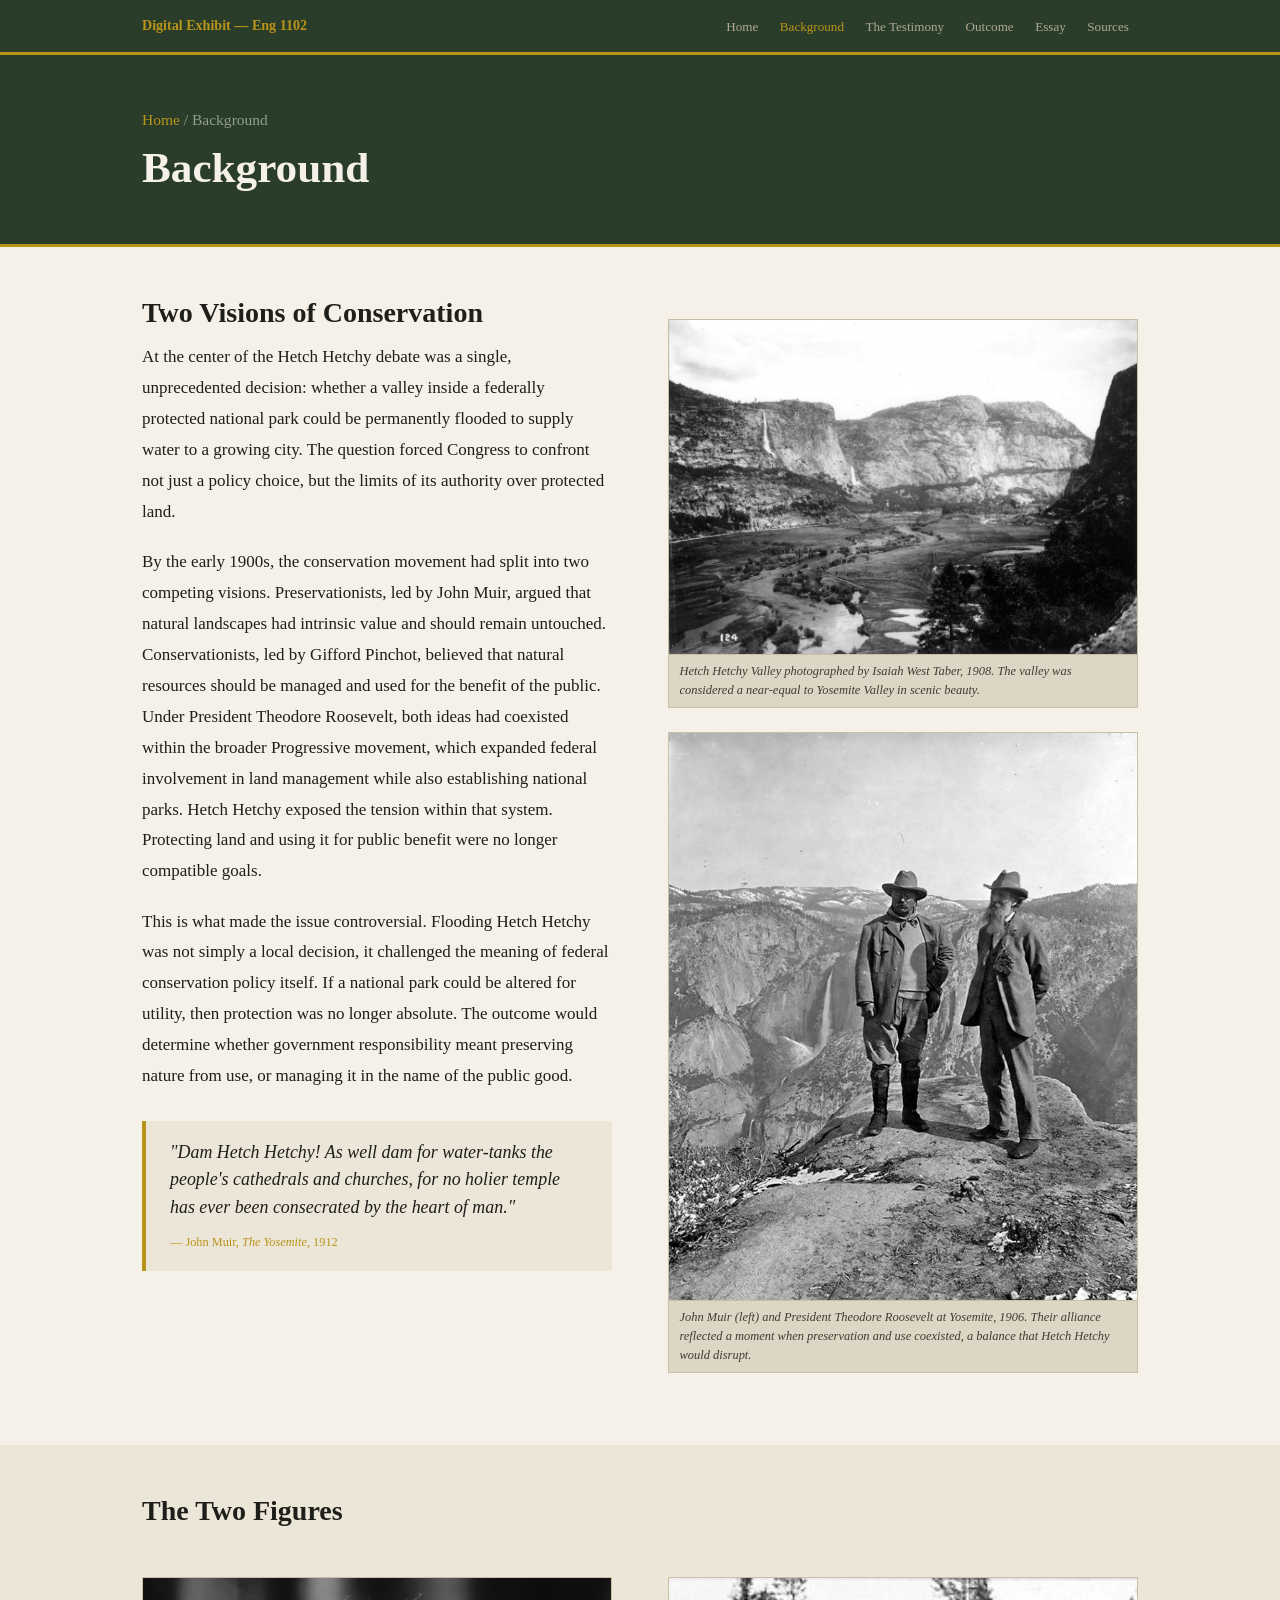
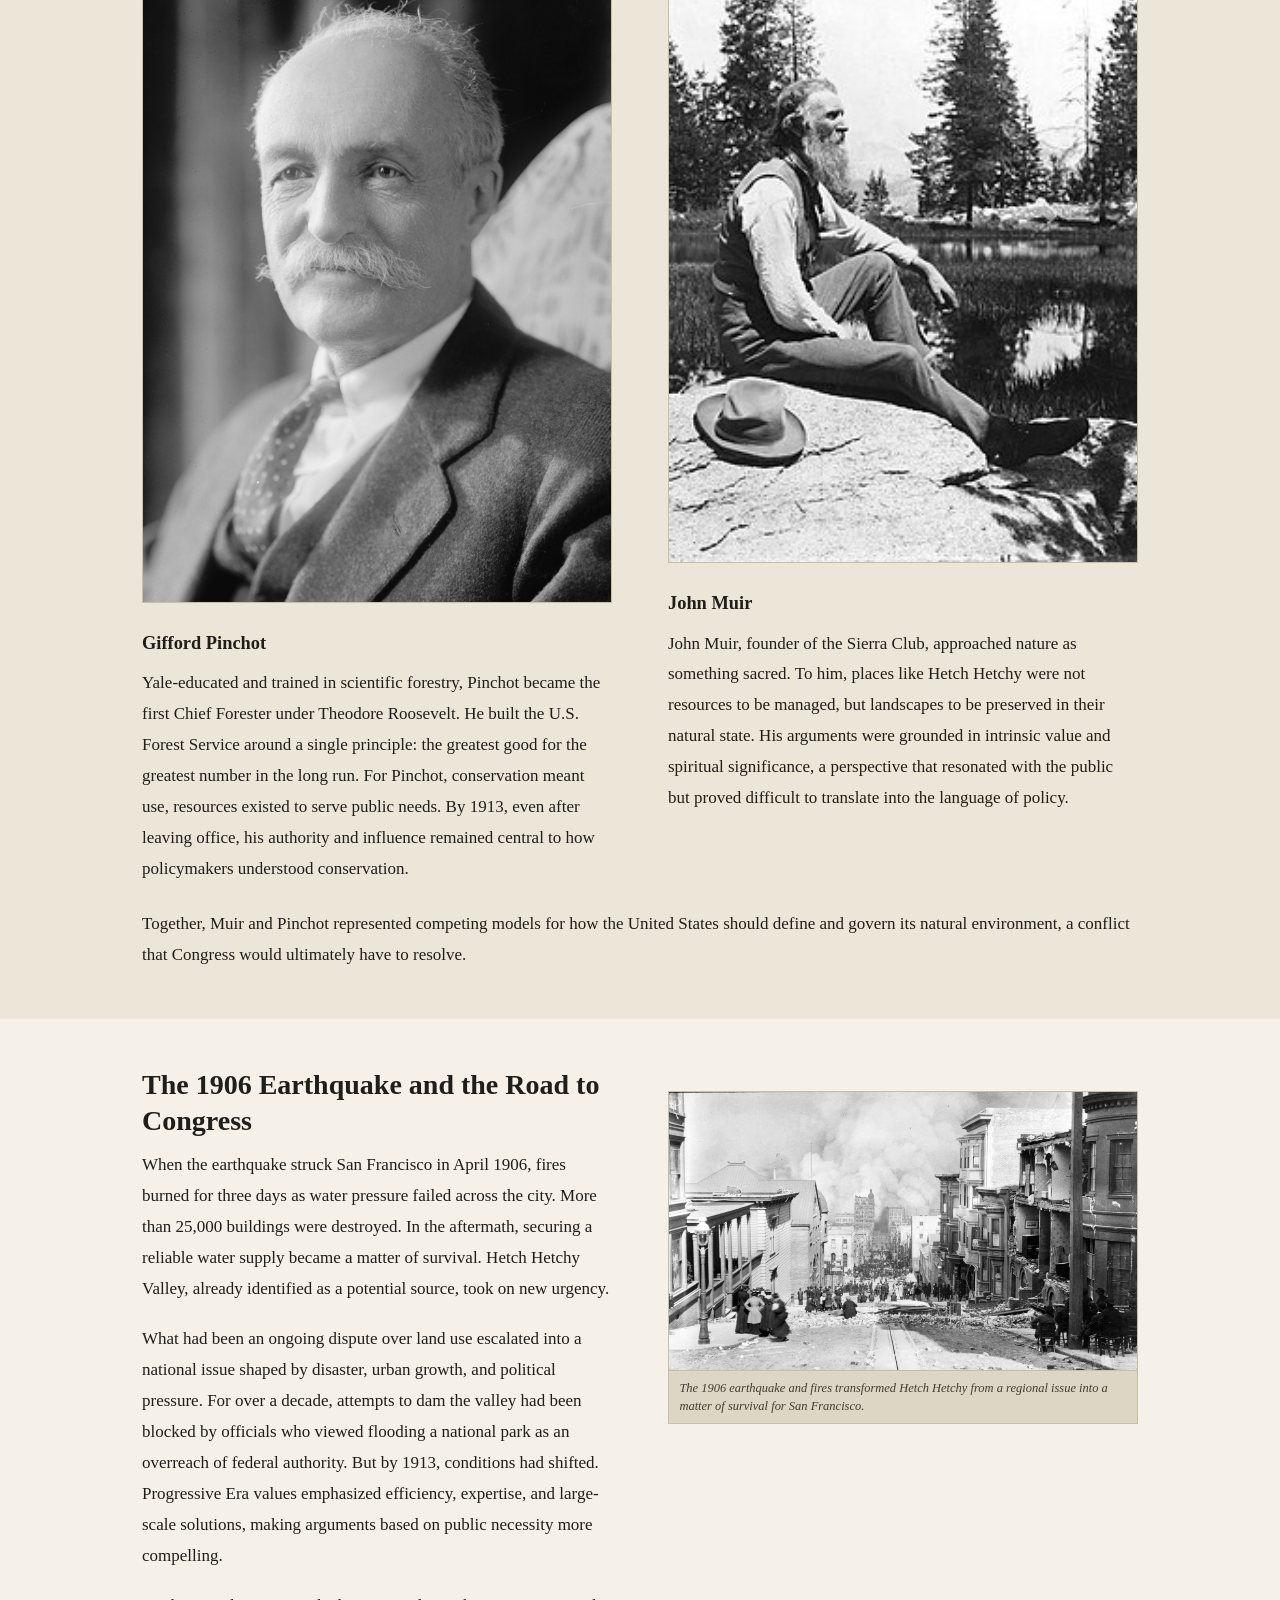
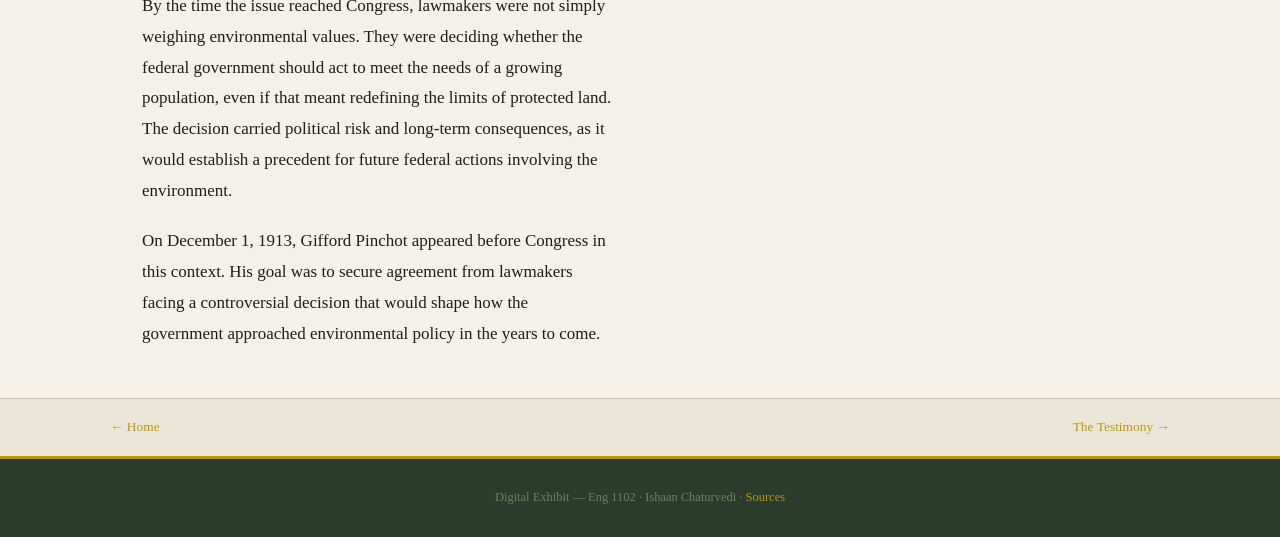
==== commit ac1a4e1d: "Update background.html" ====
--- a/background.html
+++ b/background.html
@@ -28,7 +28,6 @@
   <div class="container">
     <p class="breadcrumb"><a href="index.html">Home</a> / Background</p>
     <h1>Background</h1>
-    <p>This was the only time in United States history that Congress voted to flood a national park. The decision over Hetch Hetchy Valley forced lawmakers to determine whether protected land could be altered when public need appeared great enough, setting a precedent for how the federal government would engage with the environment going forward.</p>
   </div>
 </div>
 
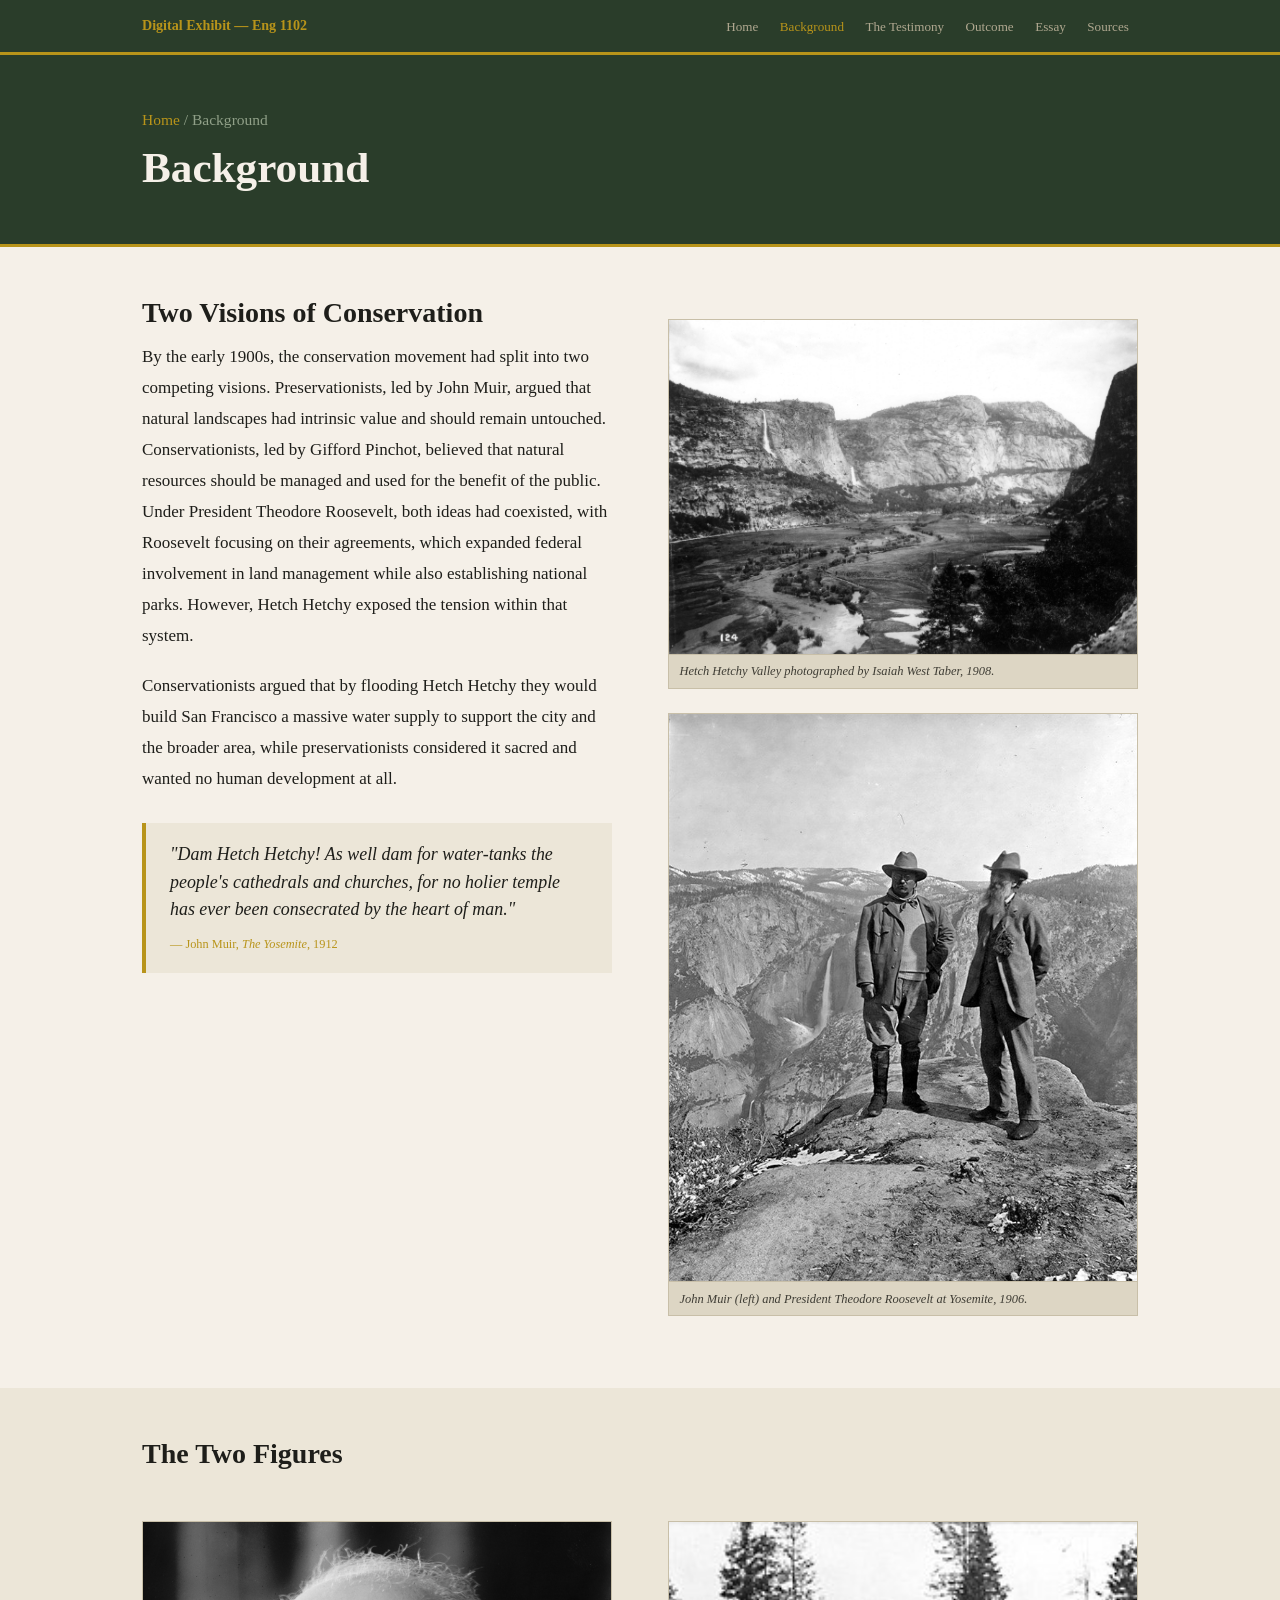
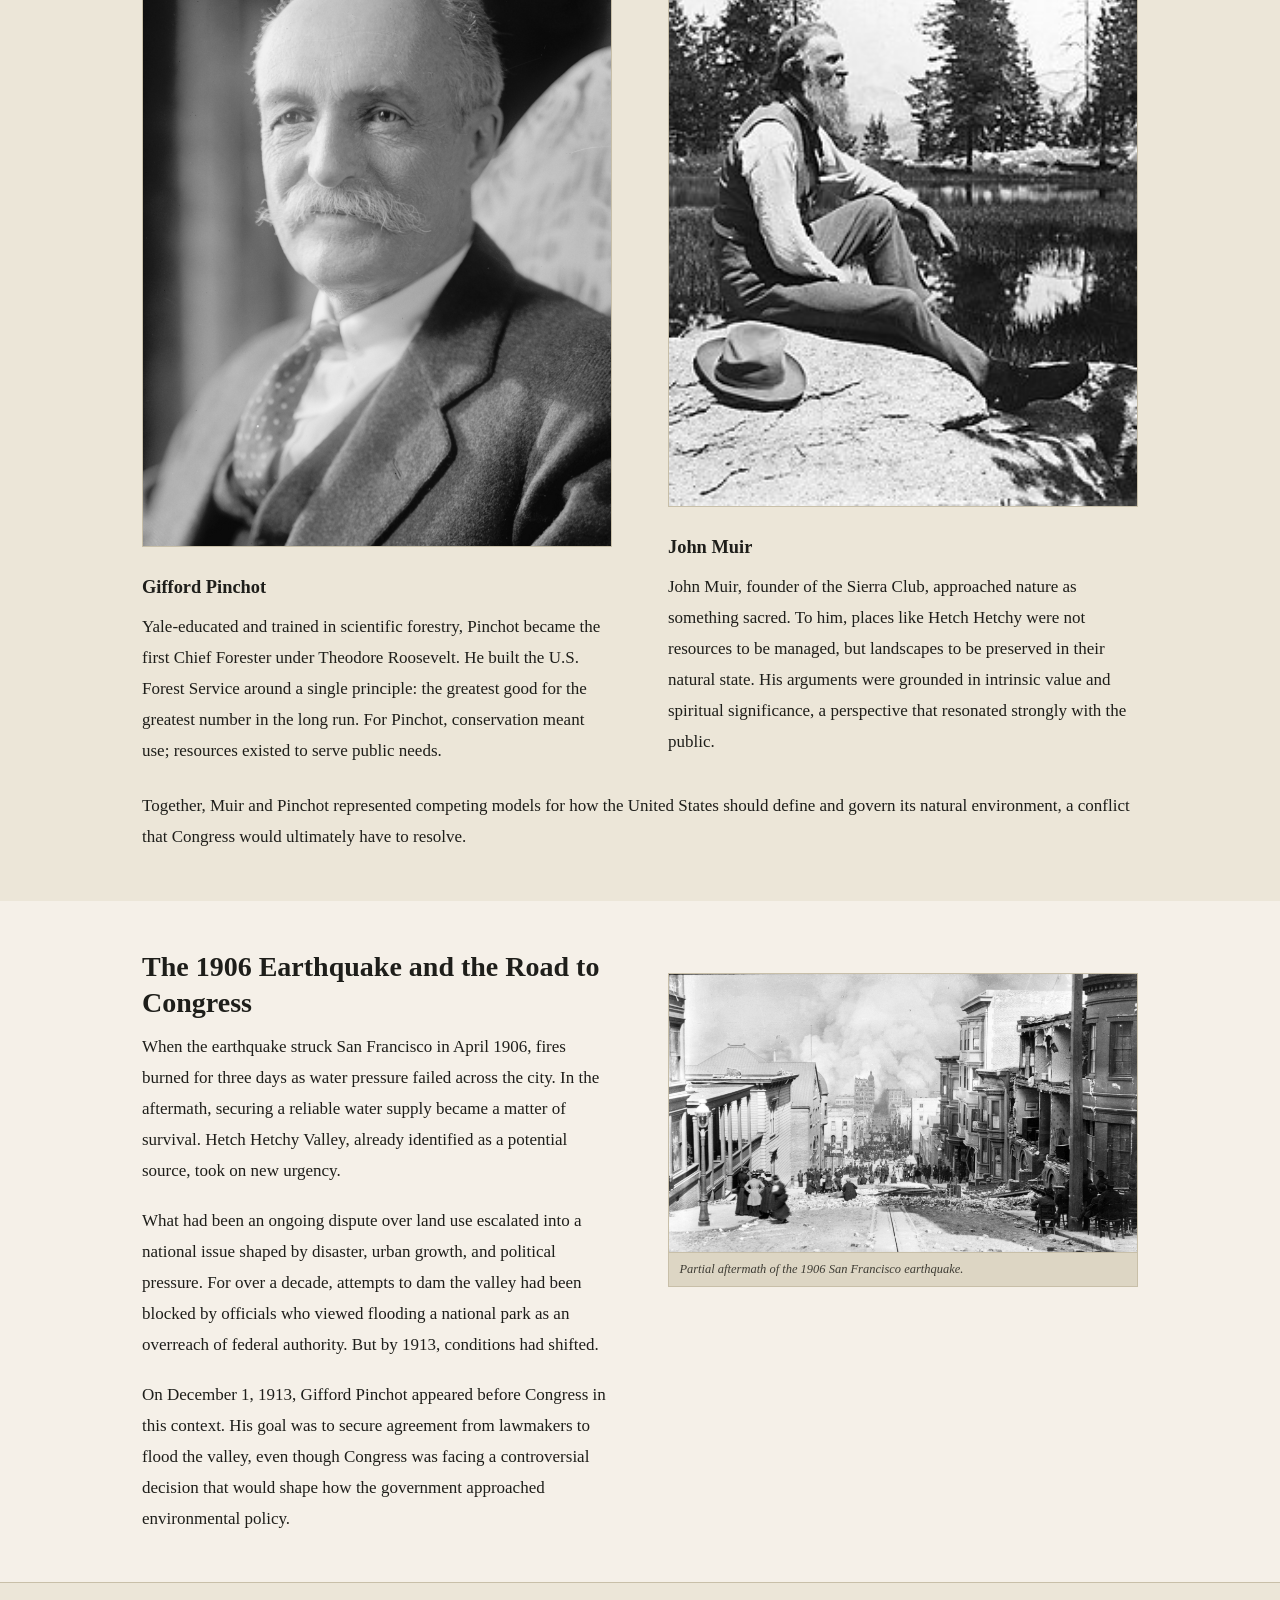
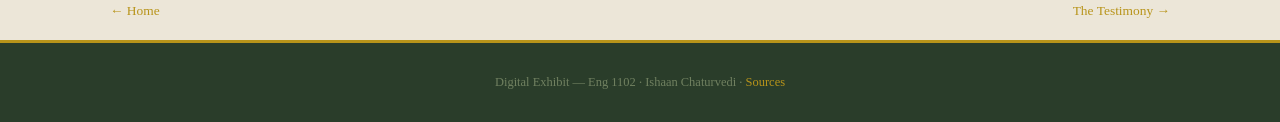
==== commit 21c4abe5: "Update background.html" ====
--- a/background.html
+++ b/background.html
@@ -37,11 +37,9 @@
       <div>
         <h2>Two Visions of Conservation</h2>
 
-        <p>At the center of the Hetch Hetchy debate was a single, unprecedented decision: whether a valley inside a federally protected national park could be permanently flooded to supply water to a growing city. The question forced Congress to confront not just a policy choice, but the limits of its authority over protected land.</p>
+        <p>By the early 1900s, the conservation movement had split into two competing visions. Preservationists, led by John Muir, argued that natural landscapes had intrinsic value and should remain untouched. Conservationists, led by Gifford Pinchot, believed that natural resources should be managed and used for the benefit of the public. Under President Theodore Roosevelt, both ideas had coexisted, with Roosevelt focusing on their agreements, which expanded federal involvement in land management while also establishing national parks. However, Hetch Hetchy exposed the tension within that system.</p>
 
-        <p>By the early 1900s, the conservation movement had split into two competing visions. Preservationists, led by John Muir, argued that natural landscapes had intrinsic value and should remain untouched. Conservationists, led by Gifford Pinchot, believed that natural resources should be managed and used for the benefit of the public. Under President Theodore Roosevelt, both ideas had coexisted within the broader Progressive movement, which expanded federal involvement in land management while also establishing national parks. Hetch Hetchy exposed the tension within that system. Protecting land and using it for public benefit were no longer compatible goals.</p>
-
-        <p>This is what made the issue controversial. Flooding Hetch Hetchy was not simply a local decision, it challenged the meaning of federal conservation policy itself. If a national park could be altered for utility, then protection was no longer absolute. The outcome would determine whether government responsibility meant preserving nature from use, or managing it in the name of the public good.</p>
+        <p>Conservationists argued that by flooding Hetch Hetchy they would build San Francisco a massive water supply to support the city and the broader area, while preservationists considered it sacred and wanted no human development at all.</p>
 
         <div class="pq">
           <p>"Dam Hetch Hetchy! As well dam for water-tanks the people's cathedrals and churches, for no holier temple has ever been consecrated by the heart of man."</p>
@@ -52,12 +50,12 @@
       <div>
         <figure class="fig">
           <img src="Hetch_Hetchy_Valley_before.jpg" alt="Hetch Hetchy Valley before the dam, 1908">
-          <figcaption>Hetch Hetchy Valley photographed by Isaiah West Taber, 1908. The valley was considered a near-equal to Yosemite Valley in scenic beauty.</figcaption>
+          <figcaption>Hetch Hetchy Valley photographed by Isaiah West Taber, 1908.</figcaption>
         </figure>
 
         <figure class="fig" style="margin-top:1.5rem;">
           <img src="Muir-and-Roosevelt-at-Yosemite.jpg" alt="John Muir and Theodore Roosevelt at Glacier Point, Yosemite, 1906">
-          <figcaption>John Muir (left) and President Theodore Roosevelt at Yosemite, 1906. Their alliance reflected a moment when preservation and use coexisted, a balance that Hetch Hetchy would disrupt.</figcaption>
+          <figcaption>John Muir (left) and President Theodore Roosevelt at Yosemite, 1906.</figcaption>
         </figure>
       </div>
     </div>
@@ -74,7 +72,7 @@
           <img src="PINCHOT,_GIFFORD._GOVERNOR_LCCN2016862142_Crop.jpg" alt="Gifford Pinchot, c. 1909">
         </figure>
         <h3 style="margin-top:1.2rem;">Gifford Pinchot</h3>
-        <p>Yale-educated and trained in scientific forestry, Pinchot became the first Chief Forester under Theodore Roosevelt. He built the U.S. Forest Service around a single principle: the greatest good for the greatest number in the long run. For Pinchot, conservation meant use, resources existed to serve public needs. By 1913, even after leaving office, his authority and influence remained central to how policymakers understood conservation.</p>
+        <p>Yale-educated and trained in scientific forestry, Pinchot became the first Chief Forester under Theodore Roosevelt. He built the U.S. Forest Service around a single principle: the greatest good for the greatest number in the long run. For Pinchot, conservation meant use; resources existed to serve public needs.</p>
       </div>
 
       <div>
@@ -82,7 +80,7 @@
           <img src="John_Muir_c1902.jpg" alt="John Muir, 1902">
         </figure>
         <h3 style="margin-top:1.2rem;">John Muir</h3>
-        <p>John Muir, founder of the Sierra Club, approached nature as something sacred. To him, places like Hetch Hetchy were not resources to be managed, but landscapes to be preserved in their natural state. His arguments were grounded in intrinsic value and spiritual significance, a perspective that resonated with the public but proved difficult to translate into the language of policy.</p>
+        <p>John Muir, founder of the Sierra Club, approached nature as something sacred. To him, places like Hetch Hetchy were not resources to be managed, but landscapes to be preserved in their natural state. His arguments were grounded in intrinsic value and spiritual significance, a perspective that resonated strongly with the public.</p>
       </div>
 
     </div>
@@ -98,20 +96,18 @@
       <div>
         <h2>The 1906 Earthquake and the Road to Congress</h2>
 
-        <p>When the earthquake struck San Francisco in April 1906, fires burned for three days as water pressure failed across the city. More than 25,000 buildings were destroyed. In the aftermath, securing a reliable water supply became a matter of survival. Hetch Hetchy Valley, already identified as a potential source, took on new urgency.</p>
+        <p>When the earthquake struck San Francisco in April 1906, fires burned for three days as water pressure failed across the city. In the aftermath, securing a reliable water supply became a matter of survival. Hetch Hetchy Valley, already identified as a potential source, took on new urgency.</p>
 
-        <p>What had been an ongoing dispute over land use escalated into a national issue shaped by disaster, urban growth, and political pressure. For over a decade, attempts to dam the valley had been blocked by officials who viewed flooding a national park as an overreach of federal authority. But by 1913, conditions had shifted. Progressive Era values emphasized efficiency, expertise, and large-scale solutions, making arguments based on public necessity more compelling.</p>
+        <p>What had been an ongoing dispute over land use escalated into a national issue shaped by disaster, urban growth, and political pressure. For over a decade, attempts to dam the valley had been blocked by officials who viewed flooding a national park as an overreach of federal authority. But by 1913, conditions had shifted.</p>
 
-        <p>By the time the issue reached Congress, lawmakers were not simply weighing environmental values. They were deciding whether the federal government should act to meet the needs of a growing population, even if that meant redefining the limits of protected land. The decision carried political risk and long-term consequences, as it would establish a precedent for future federal actions involving the environment.</p>
-
-        <p>On December 1, 1913, Gifford Pinchot appeared before Congress in this context. His goal was to secure agreement from lawmakers facing a controversial decision that would shape how the government approached environmental policy in the years to come.</p>
+        <p>On December 1, 1913, Gifford Pinchot appeared before Congress in this context. His goal was to secure agreement from lawmakers to flood the valley, even though Congress was facing a controversial decision that would shape how the government approached environmental policy.</p>
 
       </div>
 
       <div>
         <figure class="fig">
           <img src="San_Francisco_Fire_Sacramento_Street_1906-04-18.jpg" alt="San Francisco burning after the 1906 earthquake">
-          <figcaption>The 1906 earthquake and fires transformed Hetch Hetchy from a regional issue into a matter of survival for San Francisco.</figcaption>
+          <figcaption>Partial aftermath of the 1906 San Francisco earthquake.</figcaption>
         </figure>
       </div>
 
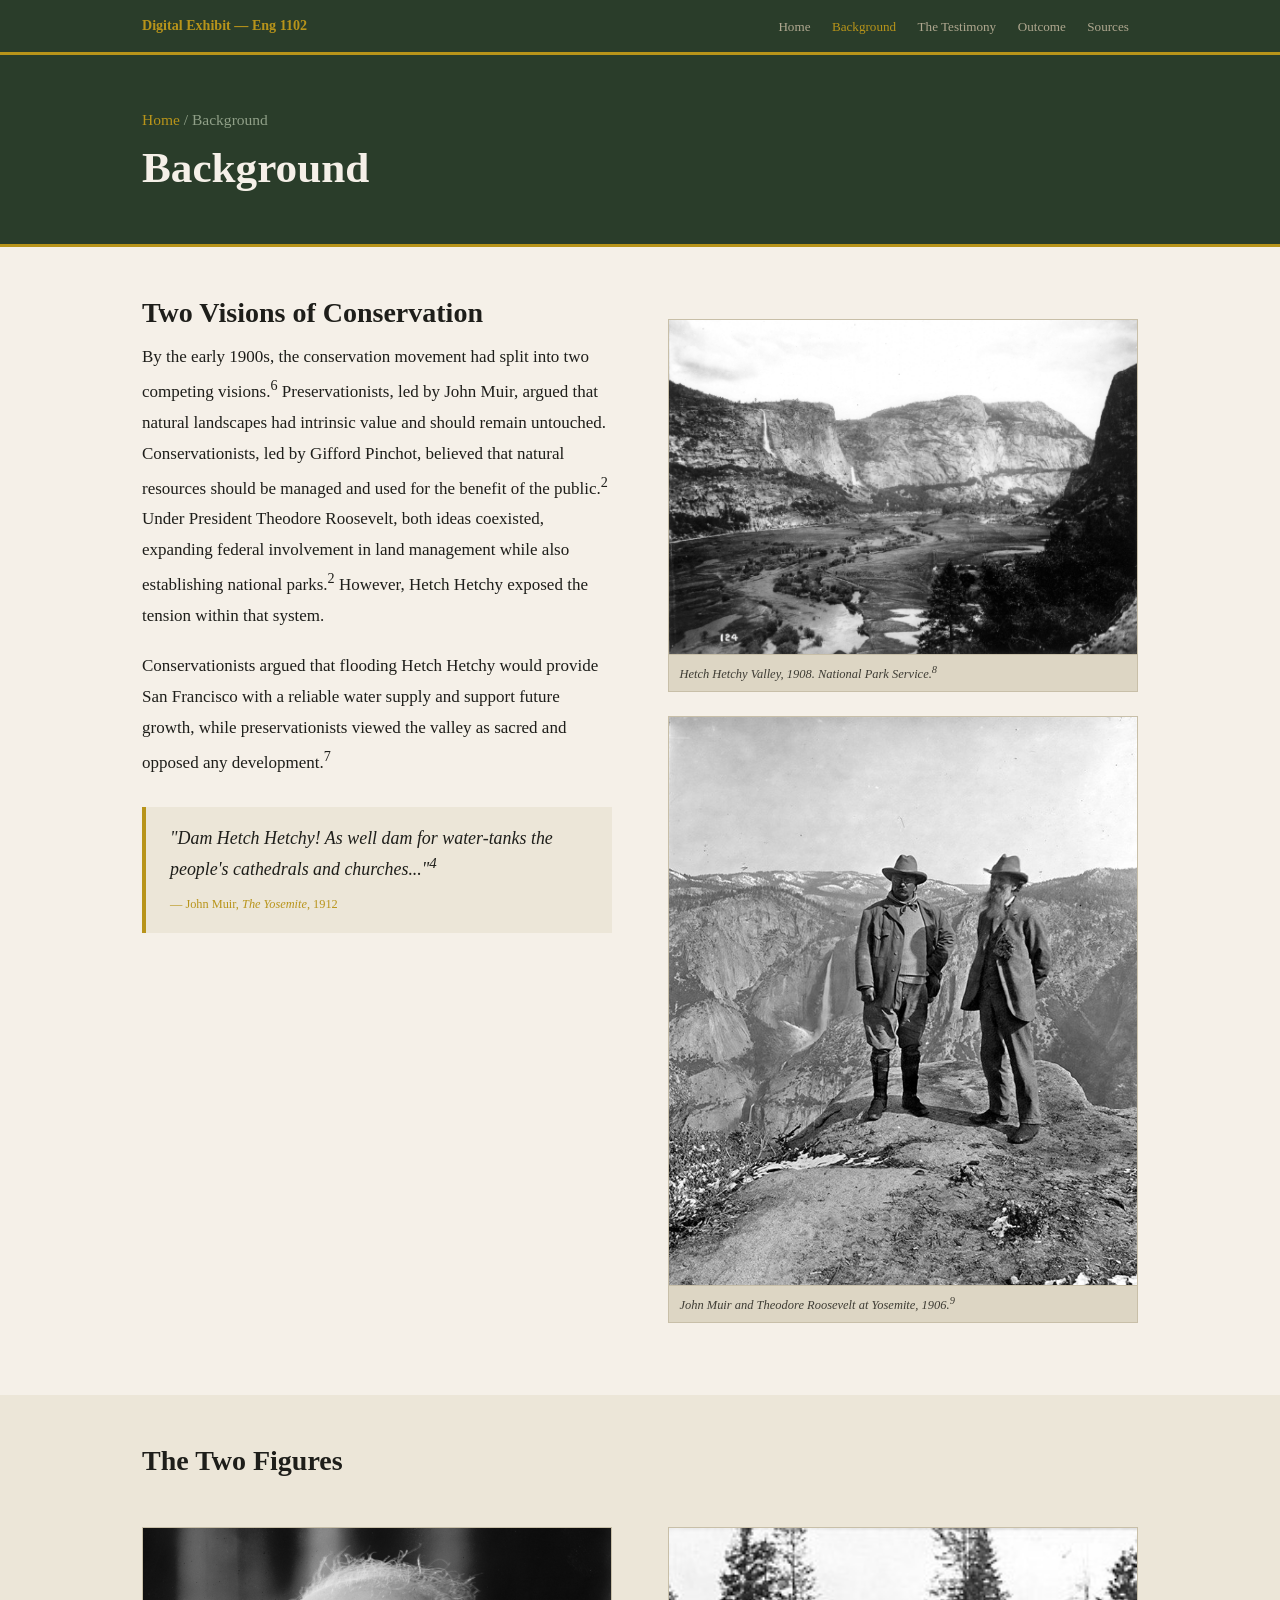
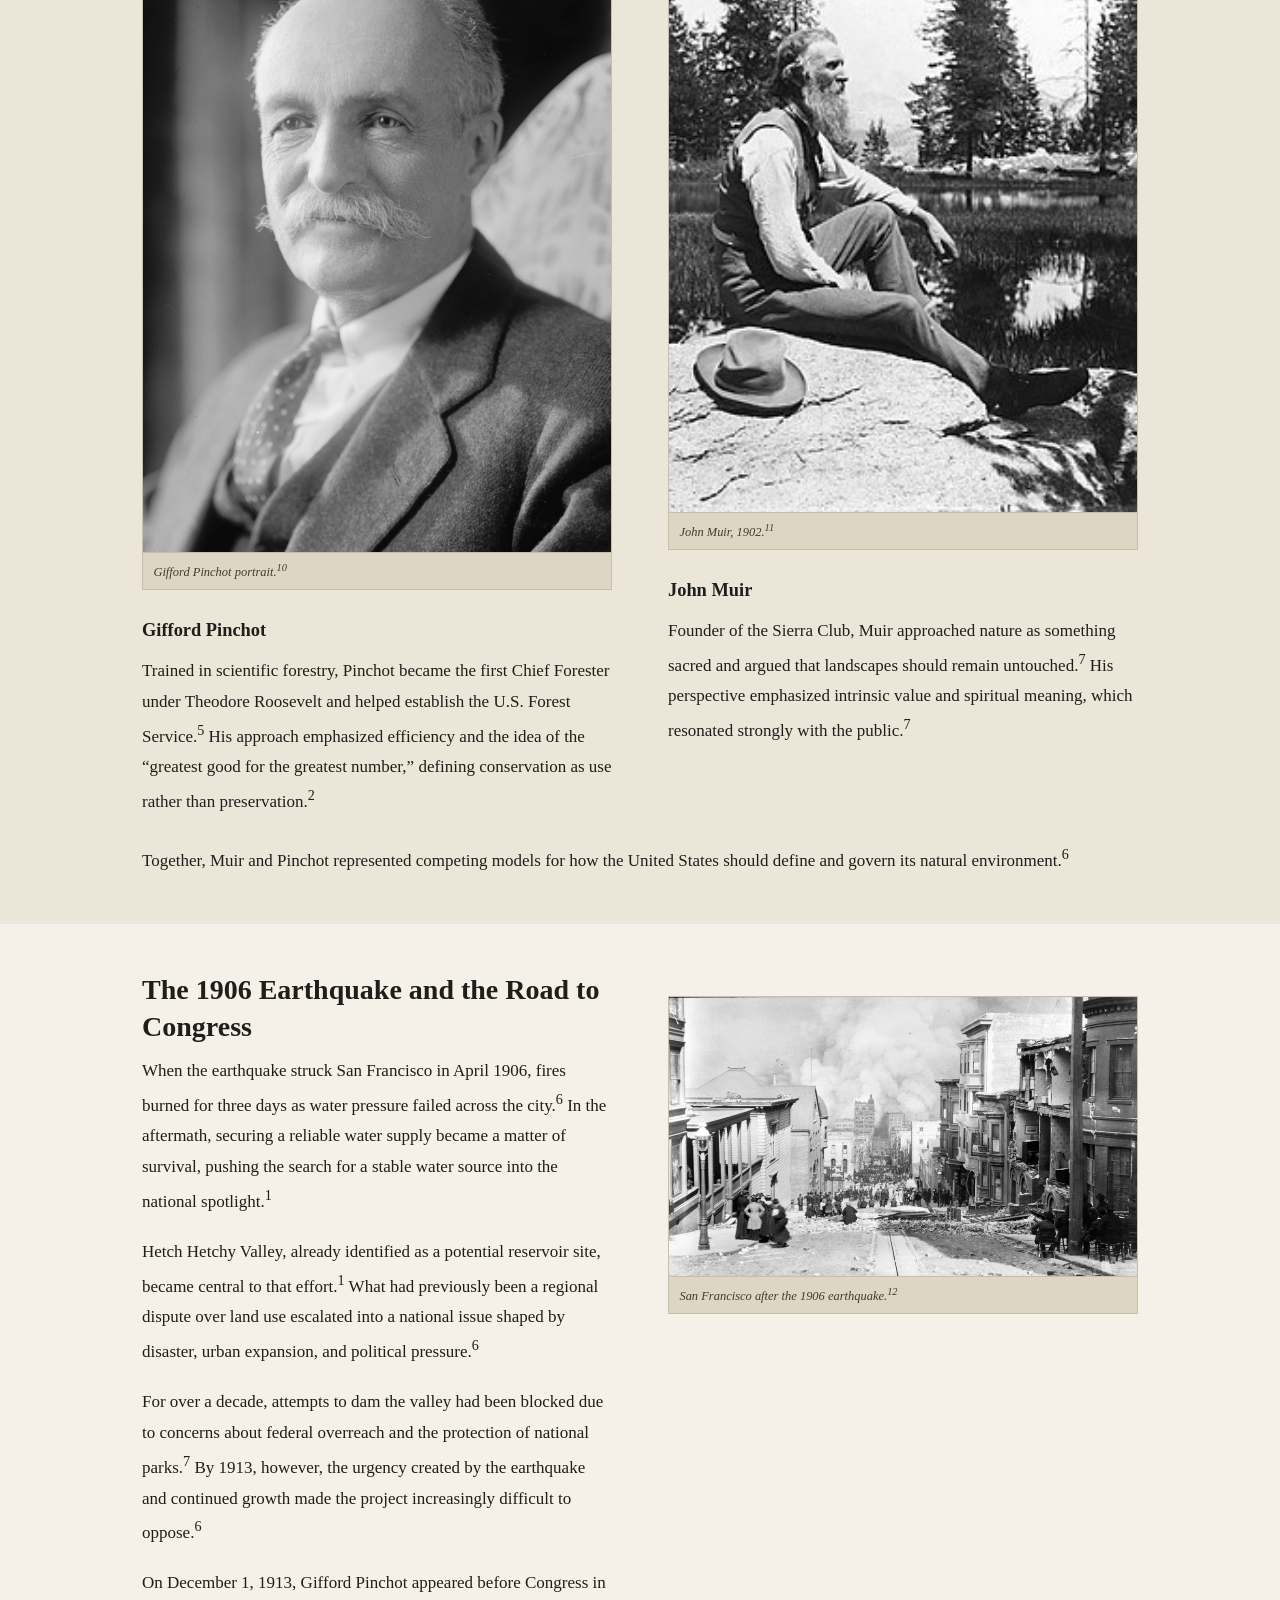
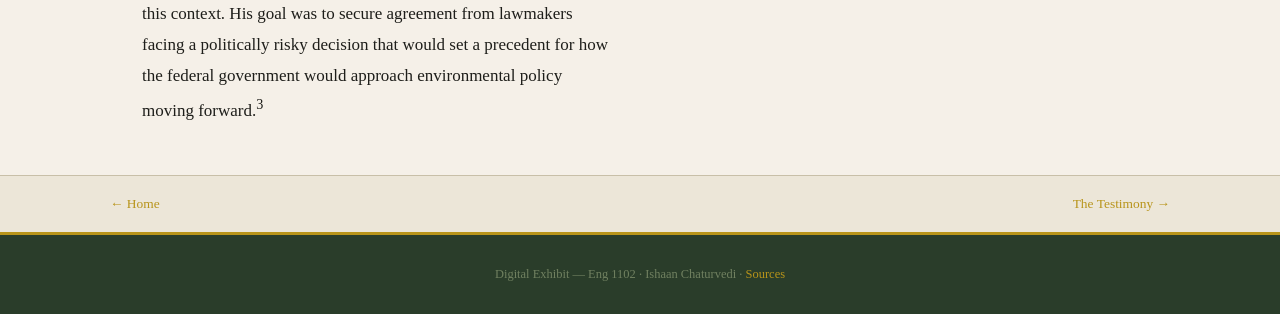
==== commit 3847aa81: "Update background.html" ====
--- a/background.html
+++ b/background.html
@@ -18,7 +18,6 @@
       <li><a href="background.html" class="active">Background</a></li>
       <li><a href="testimony.html">The Testimony</a></li>
       <li><a href="outcome.html">Outcome</a></li>
-      <li><a href="essay.html">Essay</a></li>
       <li><a href="sources.html">Sources</a></li>
     </ul>
   </div>
@@ -37,25 +36,25 @@
       <div>
         <h2>Two Visions of Conservation</h2>
 
-        <p>By the early 1900s, the conservation movement had split into two competing visions. Preservationists, led by John Muir, argued that natural landscapes had intrinsic value and should remain untouched. Conservationists, led by Gifford Pinchot, believed that natural resources should be managed and used for the benefit of the public. Under President Theodore Roosevelt, both ideas had coexisted, with Roosevelt focusing on their agreements, which expanded federal involvement in land management while also establishing national parks. However, Hetch Hetchy exposed the tension within that system.</p>
+        <p>By the early 1900s, the conservation movement had split into two competing visions.<sup>6</sup> Preservationists, led by John Muir, argued that natural landscapes had intrinsic value and should remain untouched. Conservationists, led by Gifford Pinchot, believed that natural resources should be managed and used for the benefit of the public.<sup>2</sup> Under President Theodore Roosevelt, both ideas coexisted, expanding federal involvement in land management while also establishing national parks.<sup>2</sup> However, Hetch Hetchy exposed the tension within that system.</p>
 
-        <p>Conservationists argued that by flooding Hetch Hetchy they would build San Francisco a massive water supply to support the city and the broader area, while preservationists considered it sacred and wanted no human development at all.</p>
+        <p>Conservationists argued that flooding Hetch Hetchy would provide San Francisco with a reliable water supply and support future growth, while preservationists viewed the valley as sacred and opposed any development.<sup>7</sup></p>
 
         <div class="pq">
-          <p>"Dam Hetch Hetchy! As well dam for water-tanks the people's cathedrals and churches, for no holier temple has ever been consecrated by the heart of man."</p>
+          <p>"Dam Hetch Hetchy! As well dam for water-tanks the people's cathedrals and churches..."<sup>4</sup></p>
           <cite>— John Muir, <em>The Yosemite</em>, 1912</cite>
         </div>
       </div>
 
       <div>
         <figure class="fig">
-          <img src="Hetch_Hetchy_Valley_before.jpg" alt="Hetch Hetchy Valley before the dam, 1908">
-          <figcaption>Hetch Hetchy Valley photographed by Isaiah West Taber, 1908.</figcaption>
+          <img src="Hetch_Hetchy_Valley_before.jpg" alt="Hetch Hetchy Valley before the dam">
+          <figcaption>Hetch Hetchy Valley, 1908. National Park Service.<sup>8</sup></figcaption>
         </figure>
 
         <figure class="fig" style="margin-top:1.5rem;">
-          <img src="Muir-and-Roosevelt-at-Yosemite.jpg" alt="John Muir and Theodore Roosevelt at Glacier Point, Yosemite, 1906">
-          <figcaption>John Muir (left) and President Theodore Roosevelt at Yosemite, 1906.</figcaption>
+          <img src="Muir-and-Roosevelt-at-Yosemite.jpg" alt="Muir and Roosevelt">
+          <figcaption>John Muir and Theodore Roosevelt at Yosemite, 1906.<sup>9</sup></figcaption>
         </figure>
       </div>
     </div>
@@ -69,23 +68,25 @@
 
       <div>
         <figure class="fig">
-          <img src="PINCHOT,_GIFFORD._GOVERNOR_LCCN2016862142_Crop.jpg" alt="Gifford Pinchot, c. 1909">
+          <img src="PINCHOT,_GIFFORD._GOVERNOR_LCCN2016862142_Crop.jpg" alt="Pinchot">
+          <figcaption>Gifford Pinchot portrait.<sup>10</sup></figcaption>
         </figure>
-        <h3 style="margin-top:1.2rem;">Gifford Pinchot</h3>
-        <p>Yale-educated and trained in scientific forestry, Pinchot became the first Chief Forester under Theodore Roosevelt. He built the U.S. Forest Service around a single principle: the greatest good for the greatest number in the long run. For Pinchot, conservation meant use; resources existed to serve public needs.</p>
+        <h3>Gifford Pinchot</h3>
+        <p>Trained in scientific forestry, Pinchot became the first Chief Forester under Theodore Roosevelt and helped establish the U.S. Forest Service.<sup>5</sup> His approach emphasized efficiency and the idea of the “greatest good for the greatest number,” defining conservation as use rather than preservation.<sup>2</sup></p>
       </div>
 
       <div>
         <figure class="fig">
-          <img src="John_Muir_c1902.jpg" alt="John Muir, 1902">
+          <img src="John_Muir_c1902.jpg" alt="Muir">
+          <figcaption>John Muir, 1902.<sup>11</sup></figcaption>
         </figure>
-        <h3 style="margin-top:1.2rem;">John Muir</h3>
-        <p>John Muir, founder of the Sierra Club, approached nature as something sacred. To him, places like Hetch Hetchy were not resources to be managed, but landscapes to be preserved in their natural state. His arguments were grounded in intrinsic value and spiritual significance, a perspective that resonated strongly with the public.</p>
+        <h3>John Muir</h3>
+        <p>Founder of the Sierra Club, Muir approached nature as something sacred and argued that landscapes should remain untouched.<sup>7</sup> His perspective emphasized intrinsic value and spiritual meaning, which resonated strongly with the public.<sup>7</sup></p>
       </div>
 
     </div>
 
-    <p style="margin-top:1.5rem;">Together, Muir and Pinchot represented competing models for how the United States should define and govern its natural environment, a conflict that Congress would ultimately have to resolve.</p>
+    <p style="margin-top:1.5rem;">Together, Muir and Pinchot represented competing models for how the United States should define and govern its natural environment.<sup>6</sup></p>
   </div>
 </div>
 
@@ -96,18 +97,20 @@
       <div>
         <h2>The 1906 Earthquake and the Road to Congress</h2>
 
-        <p>When the earthquake struck San Francisco in April 1906, fires burned for three days as water pressure failed across the city. In the aftermath, securing a reliable water supply became a matter of survival. Hetch Hetchy Valley, already identified as a potential source, took on new urgency.</p>
+        <p>When the earthquake struck San Francisco in April 1906, fires burned for three days as water pressure failed across the city.<sup>6</sup> In the aftermath, securing a reliable water supply became a matter of survival, pushing the search for a stable water source into the national spotlight.<sup>1</sup></p>
 
-        <p>What had been an ongoing dispute over land use escalated into a national issue shaped by disaster, urban growth, and political pressure. For over a decade, attempts to dam the valley had been blocked by officials who viewed flooding a national park as an overreach of federal authority. But by 1913, conditions had shifted.</p>
+        <p>Hetch Hetchy Valley, already identified as a potential reservoir site, became central to that effort.<sup>1</sup> What had previously been a regional dispute over land use escalated into a national issue shaped by disaster, urban expansion, and political pressure.<sup>6</sup></p>
 
-        <p>On December 1, 1913, Gifford Pinchot appeared before Congress in this context. His goal was to secure agreement from lawmakers to flood the valley, even though Congress was facing a controversial decision that would shape how the government approached environmental policy.</p>
+        <p>For over a decade, attempts to dam the valley had been blocked due to concerns about federal overreach and the protection of national parks.<sup>7</sup> By 1913, however, the urgency created by the earthquake and continued growth made the project increasingly difficult to oppose.<sup>6</sup></p>
+
+        <p>On December 1, 1913, Gifford Pinchot appeared before Congress in this context. His goal was to secure agreement from lawmakers facing a politically risky decision that would set a precedent for how the federal government would approach environmental policy moving forward.<sup>3</sup></p>
 
       </div>
 
       <div>
         <figure class="fig">
-          <img src="San_Francisco_Fire_Sacramento_Street_1906-04-18.jpg" alt="San Francisco burning after the 1906 earthquake">
-          <figcaption>Partial aftermath of the 1906 San Francisco earthquake.</figcaption>
+          <img src="San_Francisco_Fire_Sacramento_Street_1906-04-18.jpg" alt="SF earthquake">
+          <figcaption>San Francisco after the 1906 earthquake.<sup>12</sup></figcaption>
         </figure>
       </div>
 
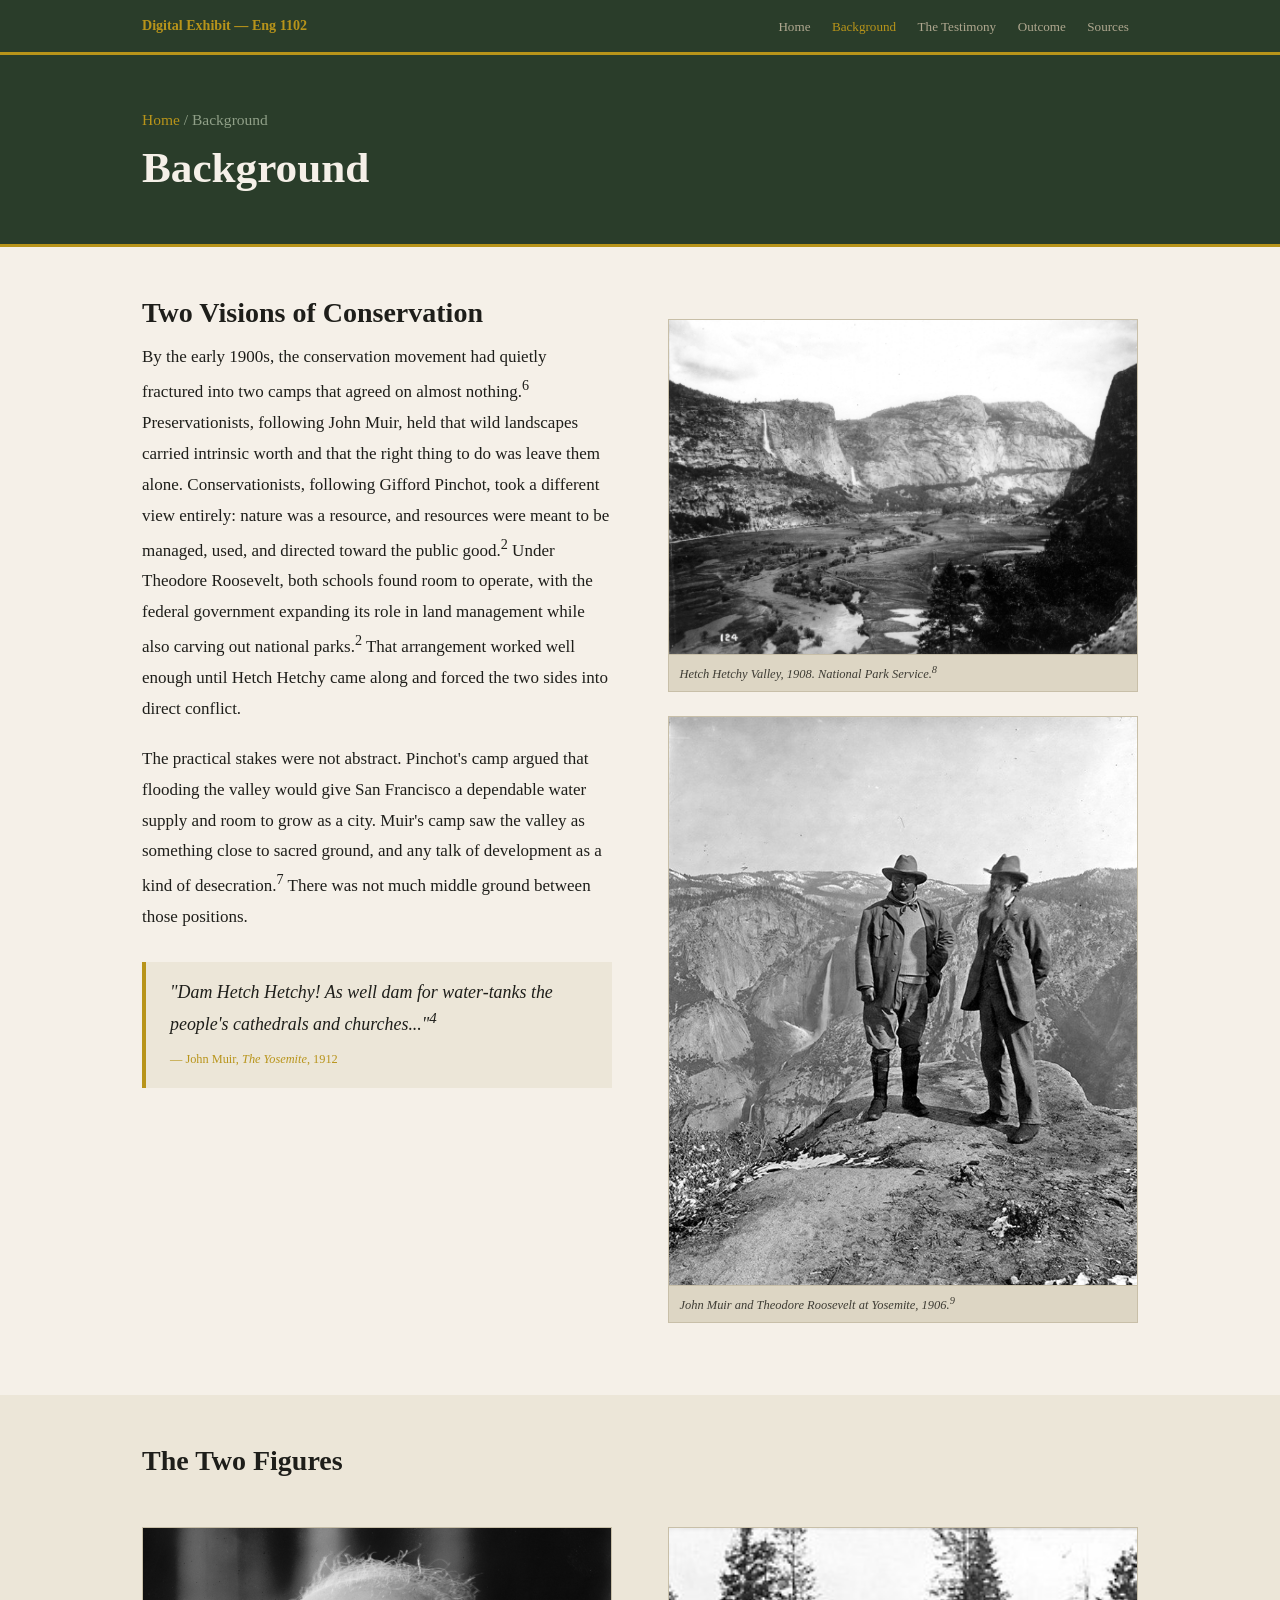
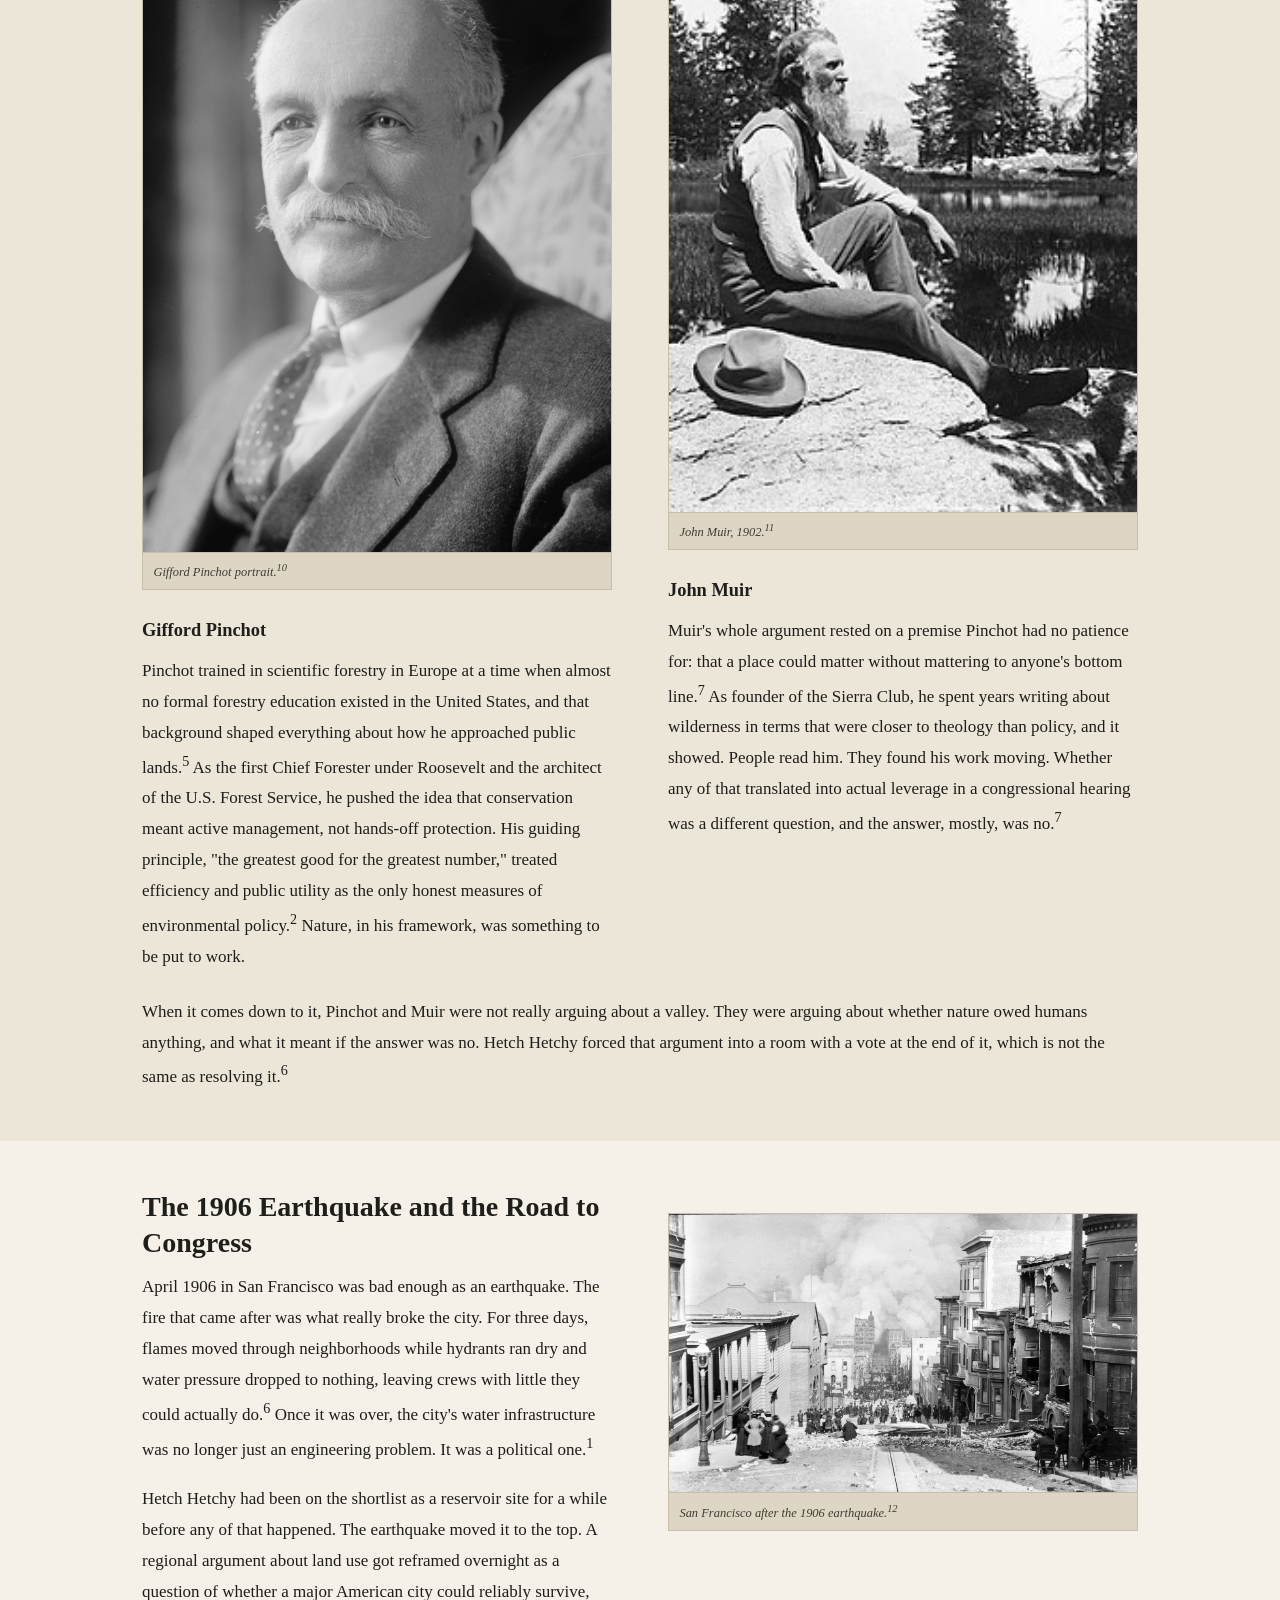
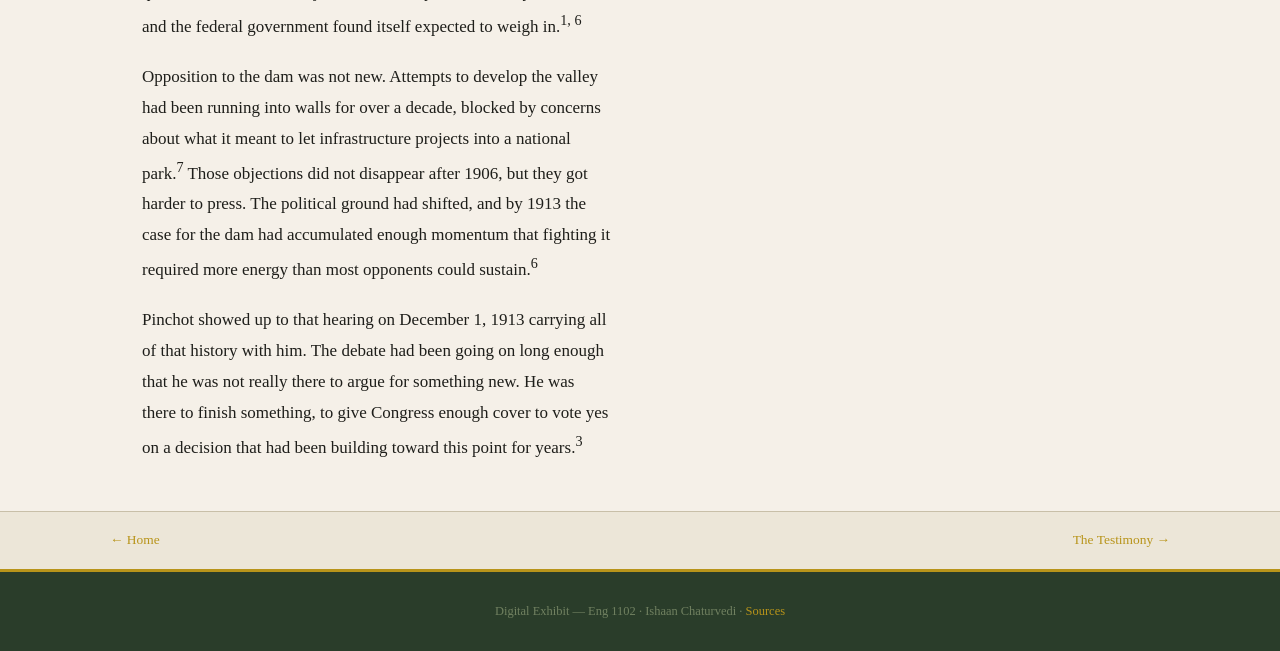
==== commit 443bf329: "Update background.html" ====
--- a/background.html
+++ b/background.html
@@ -36,9 +36,9 @@
       <div>
         <h2>Two Visions of Conservation</h2>
 
-        <p>By the early 1900s, the conservation movement had split into two competing visions.<sup>6</sup> Preservationists, led by John Muir, argued that natural landscapes had intrinsic value and should remain untouched. Conservationists, led by Gifford Pinchot, believed that natural resources should be managed and used for the benefit of the public.<sup>2</sup> Under President Theodore Roosevelt, both ideas coexisted, expanding federal involvement in land management while also establishing national parks.<sup>2</sup> However, Hetch Hetchy exposed the tension within that system.</p>
+        <p>By the early 1900s, the conservation movement had quietly fractured into two camps that agreed on almost nothing.<sup>6</sup> Preservationists, following John Muir, held that wild landscapes carried intrinsic worth and that the right thing to do was leave them alone. Conservationists, following Gifford Pinchot, took a different view entirely: nature was a resource, and resources were meant to be managed, used, and directed toward the public good.<sup>2</sup> Under Theodore Roosevelt, both schools found room to operate, with the federal government expanding its role in land management while also carving out national parks.<sup>2</sup> That arrangement worked well enough until Hetch Hetchy came along and forced the two sides into direct conflict.</p>
 
-        <p>Conservationists argued that flooding Hetch Hetchy would provide San Francisco with a reliable water supply and support future growth, while preservationists viewed the valley as sacred and opposed any development.<sup>7</sup></p>
+        <p>The practical stakes were not abstract. Pinchot's camp argued that flooding the valley would give San Francisco a dependable water supply and room to grow as a city. Muir's camp saw the valley as something close to sacred ground, and any talk of development as a kind of desecration.<sup>7</sup> There was not much middle ground between those positions.</p>
 
         <div class="pq">
           <p>"Dam Hetch Hetchy! As well dam for water-tanks the people's cathedrals and churches..."<sup>4</sup></p>
@@ -72,7 +72,7 @@
           <figcaption>Gifford Pinchot portrait.<sup>10</sup></figcaption>
         </figure>
         <h3>Gifford Pinchot</h3>
-        <p>Trained in scientific forestry, Pinchot became the first Chief Forester under Theodore Roosevelt and helped establish the U.S. Forest Service.<sup>5</sup> His approach emphasized efficiency and the idea of the “greatest good for the greatest number,” defining conservation as use rather than preservation.<sup>2</sup></p>
+        <p>Pinchot trained in scientific forestry in Europe at a time when almost no formal forestry education existed in the United States, and that background shaped everything about how he approached public lands.<sup>5</sup> As the first Chief Forester under Roosevelt and the architect of the U.S. Forest Service, he pushed the idea that conservation meant active management, not hands-off protection. His guiding principle, "the greatest good for the greatest number," treated efficiency and public utility as the only honest measures of environmental policy.<sup>2</sup> Nature, in his framework, was something to be put to work.</p>
       </div>
 
       <div>
@@ -81,12 +81,12 @@
           <figcaption>John Muir, 1902.<sup>11</sup></figcaption>
         </figure>
         <h3>John Muir</h3>
-        <p>Founder of the Sierra Club, Muir approached nature as something sacred and argued that landscapes should remain untouched.<sup>7</sup> His perspective emphasized intrinsic value and spiritual meaning, which resonated strongly with the public.<sup>7</sup></p>
+        <p>Muir's whole argument rested on a premise Pinchot had no patience for: that a place could matter without mattering to anyone's bottom line.<sup>7</sup> As founder of the Sierra Club, he spent years writing about wilderness in terms that were closer to theology than policy, and it showed. People read him. They found his work moving. Whether any of that translated into actual leverage in a congressional hearing was a different question, and the answer, mostly, was no.<sup>7</sup></p>
       </div>
 
     </div>
 
-    <p style="margin-top:1.5rem;">Together, Muir and Pinchot represented competing models for how the United States should define and govern its natural environment.<sup>6</sup></p>
+    <p style="margin-top:1.5rem;">When it comes down to it, Pinchot and Muir were not really arguing about a valley. They were arguing about whether nature owed humans anything, and what it meant if the answer was no. Hetch Hetchy forced that argument into a room with a vote at the end of it, which is not the same as resolving it.<sup>6</sup></p>
   </div>
 </div>
 
@@ -97,13 +97,13 @@
       <div>
         <h2>The 1906 Earthquake and the Road to Congress</h2>
 
-        <p>When the earthquake struck San Francisco in April 1906, fires burned for three days as water pressure failed across the city.<sup>6</sup> In the aftermath, securing a reliable water supply became a matter of survival, pushing the search for a stable water source into the national spotlight.<sup>1</sup></p>
+        <p>April 1906 in San Francisco was bad enough as an earthquake. The fire that came after was what really broke the city. For three days, flames moved through neighborhoods while hydrants ran dry and water pressure dropped to nothing, leaving crews with little they could actually do.<sup>6</sup> Once it was over, the city's water infrastructure was no longer just an engineering problem. It was a political one.<sup>1</sup></p>
 
-        <p>Hetch Hetchy Valley, already identified as a potential reservoir site, became central to that effort.<sup>1</sup> What had previously been a regional dispute over land use escalated into a national issue shaped by disaster, urban expansion, and political pressure.<sup>6</sup></p>
+        <p>Hetch Hetchy had been on the shortlist as a reservoir site for a while before any of that happened. The earthquake moved it to the top. A regional argument about land use got reframed overnight as a question of whether a major American city could reliably survive, and the federal government found itself expected to weigh in.<sup>1, 6</sup></p>
 
-        <p>For over a decade, attempts to dam the valley had been blocked due to concerns about federal overreach and the protection of national parks.<sup>7</sup> By 1913, however, the urgency created by the earthquake and continued growth made the project increasingly difficult to oppose.<sup>6</sup></p>
+        <p>Opposition to the dam was not new. Attempts to develop the valley had been running into walls for over a decade, blocked by concerns about what it meant to let infrastructure projects into a national park.<sup>7</sup> Those objections did not disappear after 1906, but they got harder to press. The political ground had shifted, and by 1913 the case for the dam had accumulated enough momentum that fighting it required more energy than most opponents could sustain.<sup>6</sup></p>
 
-        <p>On December 1, 1913, Gifford Pinchot appeared before Congress in this context. His goal was to secure agreement from lawmakers facing a politically risky decision that would set a precedent for how the federal government would approach environmental policy moving forward.<sup>3</sup></p>
+        <p>Pinchot showed up to that hearing on December 1, 1913 carrying all of that history with him. The debate had been going on long enough that he was not really there to argue for something new. He was there to finish something, to give Congress enough cover to vote yes on a decision that had been building toward this point for years.<sup>3</sup></p>
 
       </div>
 
